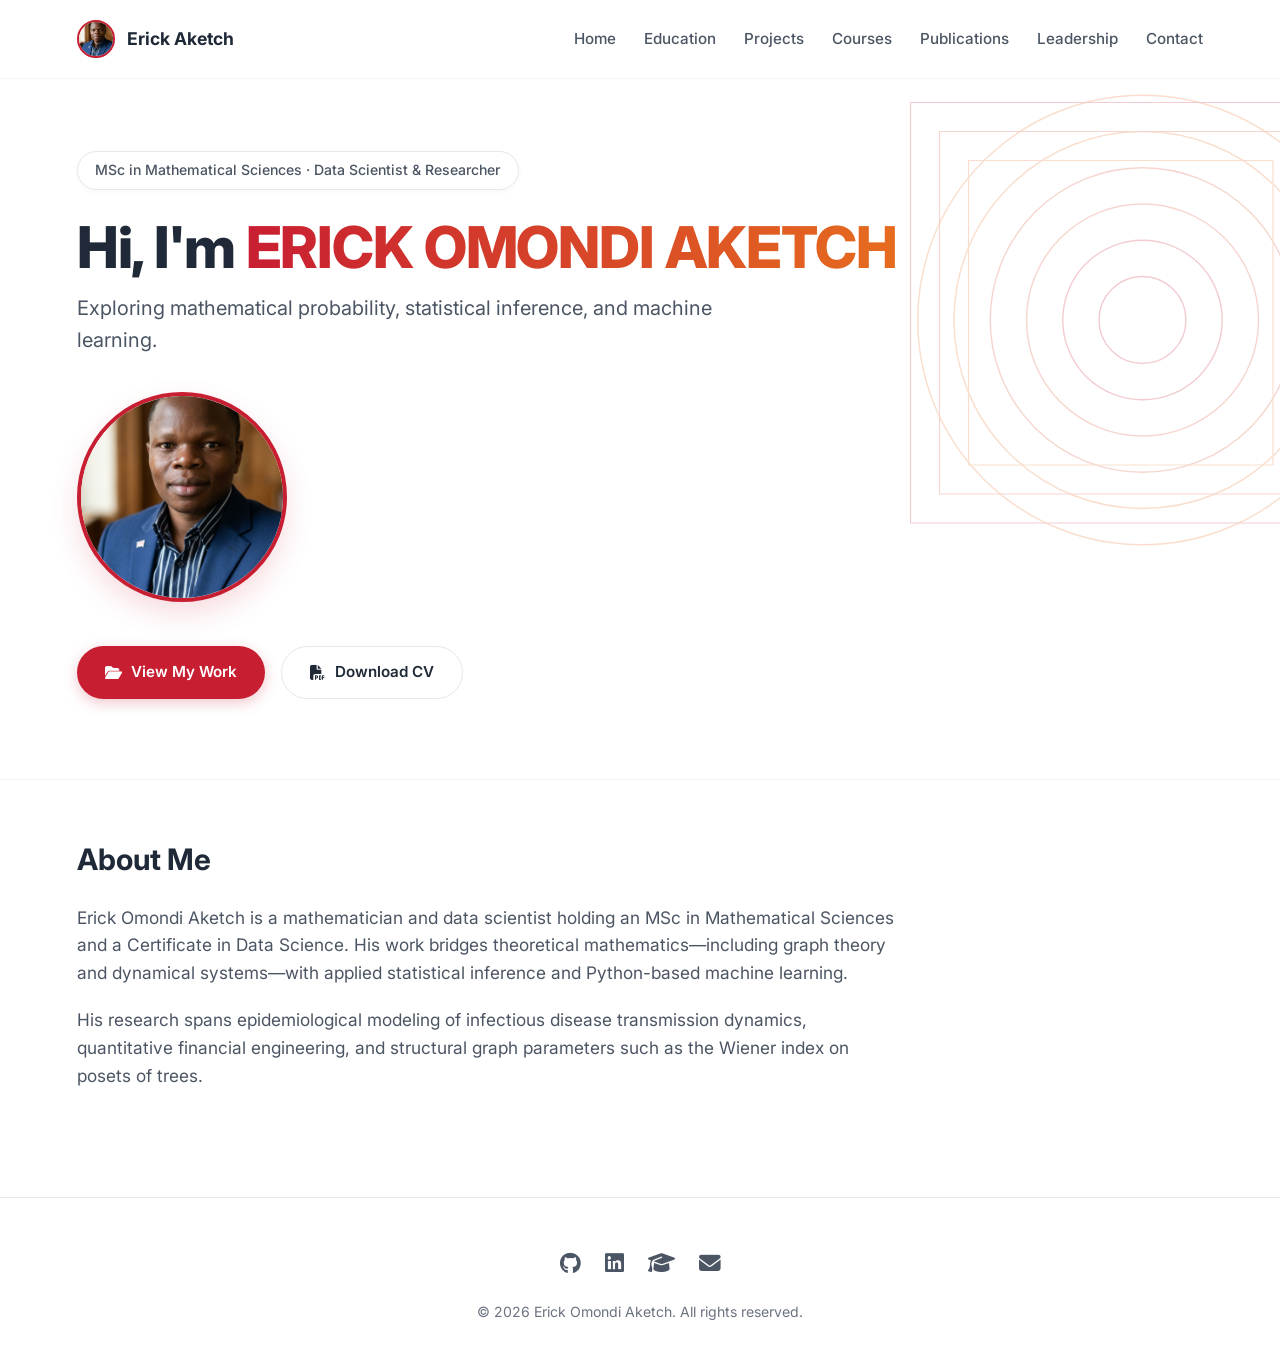
==== index.html @ ade0b873 "Update navigation links in index.html" ====
<!DOCTYPE html>
<html lang="en">
<head>
  <meta charset="UTF-8" />
  <meta name="viewport" content="width=device-width, initial-scale=1.0" />
  <title>Erick Omondi Aketch | Mathematical Sciences & Data Science</title>
  <link rel="preconnect" href="https://fonts.googleapis.com">
  <link href="https://fonts.googleapis.com/css2?family=Inter:wght@400;500;600;700;800&display=swap" rel="stylesheet">
  <link rel="stylesheet" href="https://cdnjs.cloudflare.com/ajax/libs/font-awesome/6.5.0/css/all.min.css">
  <style>
    :root {
      --primary: #c81e32;
      --accent: #e66c1f;
      --text-dark: #1f2937;
      --text-muted: #4b5563;
      --bg-light: #ffffff;
      --border-light: #e5e7eb;
    }

    * {
      box-sizing: border-box;
      margin: 0;
      padding: 0;
    }

    body {
      font-family: 'Inter', sans-serif;
      color: var(--text-dark);
      background-color: var(--bg-light);
      line-height: 1.6;
      overflow-x: hidden;
    }

    /* Header & Navigation */
    header {
      display: flex;
      justify-content: space-between;
      align-items: center;
      padding: 1.25rem 6%;
      position: sticky;
      top: 0;
      background: rgba(255, 255, 255, 0.95);
      backdrop-filter: blur(8px);
      z-index: 100;
      border-bottom: 1px solid #f3f4f6;
    }

    .brand {
      display: flex;
      align-items: center;
      gap: 0.75rem;
      text-decoration: none;
      color: var(--text-dark);
      font-weight: 700;
      font-size: 1.1rem;
    }

    .brand img {
      width: 38px;
      height: 38px;
      border-radius: 50%;
      object-fit: cover;
      border: 2px solid var(--primary);
    }

    nav ul {
      display: flex;
      list-style: none;
      gap: 1.75rem;
    }

    nav a {
      text-decoration: none;
      color: var(--text-muted);
      font-weight: 500;
      font-size: 0.95rem;
      transition: color 0.2s;
    }

    nav a:hover {
      color: var(--primary);
    }

    /* Hero Section */
    .hero {
      position: relative;
      padding: 4.5rem 6% 5rem;
      max-width: 1280px;
      margin: 0 auto;
    }

    /* Concentric Geometric SVG Accent */
    .geo-bg {
      position: absolute;
      top: -20px;
      right: -80px;
      width: 580px;
      height: 580px;
      opacity: 0.22;
      pointer-events: none;
      z-index: -1;
    }

    .badge {
      display: inline-block;
      padding: 0.45rem 1.1rem;
      border: 1px solid var(--border-light);
      border-radius: 999px;
      font-size: 0.88rem;
      font-weight: 500;
      color: var(--text-muted);
      background: #fff;
      margin-bottom: 1.5rem;
      box-shadow: 0 2px 6px rgba(0,0,0,0.03);
    }

    .hero h1 {
      font-size: clamp(2.2rem, 4.5vw, 3.6rem);
      font-weight: 800;
      letter-spacing: -0.02em;
      line-height: 1.15;
      margin-bottom: 0.75rem;
    }

    .gradient-name {
      background: linear-gradient(90deg, var(--primary), var(--accent));
      -webkit-background-clip: text;
      -webkit-text-fill-color: transparent;
    }

    .tagline {
      font-size: 1.25rem;
      color: var(--text-muted);
      margin-bottom: 2.25rem;
      max-width: 650px;
    }

    .profile-wrapper {
      margin-bottom: 2.25rem;
    }

    .profile-pic {
      width: 210px;
      height: 210px;
      border-radius: 50%;
      object-fit: cover;
      border: 4px solid var(--primary);
      box-shadow: 0 12px 28px rgba(200, 30, 50, 0.15);
    }

    .cta-group {
      display: flex;
      flex-wrap: wrap;
      gap: 1rem;
    }

    .btn {
      display: inline-flex;
      align-items: center;
      gap: 0.6rem;
      padding: 0.85rem 1.75rem;
      border-radius: 999px;
      font-weight: 600;
      font-size: 0.95rem;
      text-decoration: none;
      transition: all 0.2s ease;
    }

    .btn-primary {
      background-color: var(--primary);
      color: #fff;
      box-shadow: 0 4px 14px rgba(200, 30, 50, 0.25);
    }

    .btn-primary:hover {
      background-color: #a81829;
      transform: translateY(-2px);
    }

    .btn-outline {
      background-color: #fff;
      color: var(--text-dark);
      border: 1.5px solid var(--border-light);
    }

    .btn-outline:hover {
      border-color: var(--primary);
      color: var(--primary);
      transform: translateY(-2px);
    }

    /* Content Sections */
    section.content-block {
      padding: 3.5rem 6%;
      max-width: 1280px;
      margin: 0 auto;
      border-top: 1px solid #f3f4f6;
    }

    section h2 {
      font-size: 1.85rem;
      font-weight: 700;
      margin-bottom: 1.25rem;
      color: var(--text-dark);
    }

    .about-text {
      font-size: 1.08rem;
      color: var(--text-muted);
      max-width: 820px;
      margin-bottom: 1.25rem;
    }

    .about-text a {
      color: var(--primary);
      text-decoration: none;
      font-weight: 500;
    }

    .about-text a:hover {
      text-decoration: underline;
    }

    /* Footer */
    footer {
      padding: 3rem 6%;
      text-align: center;
      border-top: 1px solid var(--border-light);
      margin-top: 2rem;
    }

    .social-links {
      display: flex;
      justify-content: center;
      gap: 1.5rem;
      margin-bottom: 1.25rem;
    }

    .social-links a {
      color: var(--text-muted);
      font-size: 1.35rem;
      transition: color 0.2s;
    }

    .social-links a:hover {
      color: var(--primary);
    }

    .copyright {
      font-size: 0.88rem;
      color: #6b7280;
    }

    @media (max-width: 768px) {
      nav ul { display: none; }
      .geo-bg { width: 340px; height: 340px; right: -100px; }
    }
  </style>
</head>
<body>

  <header>
    <a href="#" class="brand">
      <img src="profile.jpg" alt="Erick Omondi Aketch">
      <span>Erick Aketch</span>
    </a>
    <nav>
      <ul>
        <li><a href="index.html">Home</a></li>
        <li><a href="education.html">Education</a></li>
        <li><a href="projects.html">Projects</a></li>
        <li><a href="courses.html">Courses</a></li>
        <li><a href="publications.html">Publications</a></li>
        <li><a href="leadership.html">Leadership</a></li>
        <li><a href="contact.html">Contact</a></li>
      </ul>
    </nav>
  </header>

  <main id="home" class="hero">
    <!-- Decorative Concentric Lines -->
    <svg class="geo-bg" viewBox="0 0 400 400" fill="none" xmlns="http://www.w3.org/2000/svg">
      <circle cx="250" cy="180" r="30" stroke="#c81e32" stroke-width="1"/>
      <circle cx="250" cy="180" r="55" stroke="#c81e32" stroke-width="1"/>
      <circle cx="250" cy="180" r="80" stroke="#d94628" stroke-width="1"/>
      <circle cx="250" cy="180" r="105" stroke="#d94628" stroke-width="1"/>
      <circle cx="250" cy="180" r="130" stroke="#e66c1f" stroke-width="1"/>
      <circle cx="250" cy="180" r="155" stroke="#e66c1f" stroke-width="1"/>
      <polygon points="90,30 380,30 380,320 90,320" stroke="#c81e32" stroke-width="0.8" fill="none"/>
      <polygon points="110,50 360,50 360,300 110,300" stroke="#d94628" stroke-width="0.8" fill="none"/>
      <polygon points="130,70 340,70 340,280 130,280" stroke="#e66c1f" stroke-width="0.8" fill="none"/>
    </svg>

    <div class="badge">MSc in Mathematical Sciences · Data Scientist & Researcher</div>

    <h1>Hi, I'm <span class="gradient-name">ERICK OMONDI AKETCH</span></h1>
    <p class="tagline">Exploring mathematical probability, statistical inference, and machine learning.</p>

    <div class="profile-wrapper">
      <img src="profile.jpg" alt="Erick Omondi Aketch" class="profile-pic">
    </div>

    <div class="cta-group">
      <a href="projects.html" class="btn btn-primary">
        <i class="fa-solid fa-folder-open"></i> View My Work
      </a>
      <a href="Erick_Aketch_Resume.pdf" class="btn btn-outline" download>
        <i class="fa-solid fa-file-pdf"></i> Download CV
      </a>
    </div>
  </main>

  <section id="about" class="content-block">
    <h2>About Me</h2>
    <p class="about-text">
      Erick Omondi Aketch is a mathematician and data scientist holding an MSc in Mathematical Sciences and a Certificate in Data Science. His work bridges theoretical mathematics—including graph theory and dynamical systems—with applied statistical inference and Python-based machine learning.
    </p>
    <p class="about-text">
      His research spans epidemiological modeling of infectious disease transmission dynamics, quantitative financial engineering, and structural graph parameters such as the Wiener index on posets of trees.
    </p>
  </section>

  <footer>
    <div class="social-links">
      <a href="https://github.com/ErickAketch" target="_blank" aria-label="GitHub"><i class="fa-brands fa-github"></i></a>
      <a href="https://linkedin.com" target="_blank" aria-label="LinkedIn"><i class="fa-brands fa-linkedin"></i></a>
      <a href="https://scholar.google.com" target="_blank" aria-label="Google Scholar"><i class="fa-solid fa-graduation-cap"></i></a>
      <a href="mailto:your.email@example.com" aria-label="Email"><i class="fa-solid fa-envelope"></i></a>
    </div>
    <p class="copyright">© 2026 Erick Omondi Aketch. All rights reserved.</p>
  </footer>

</body>
</html>
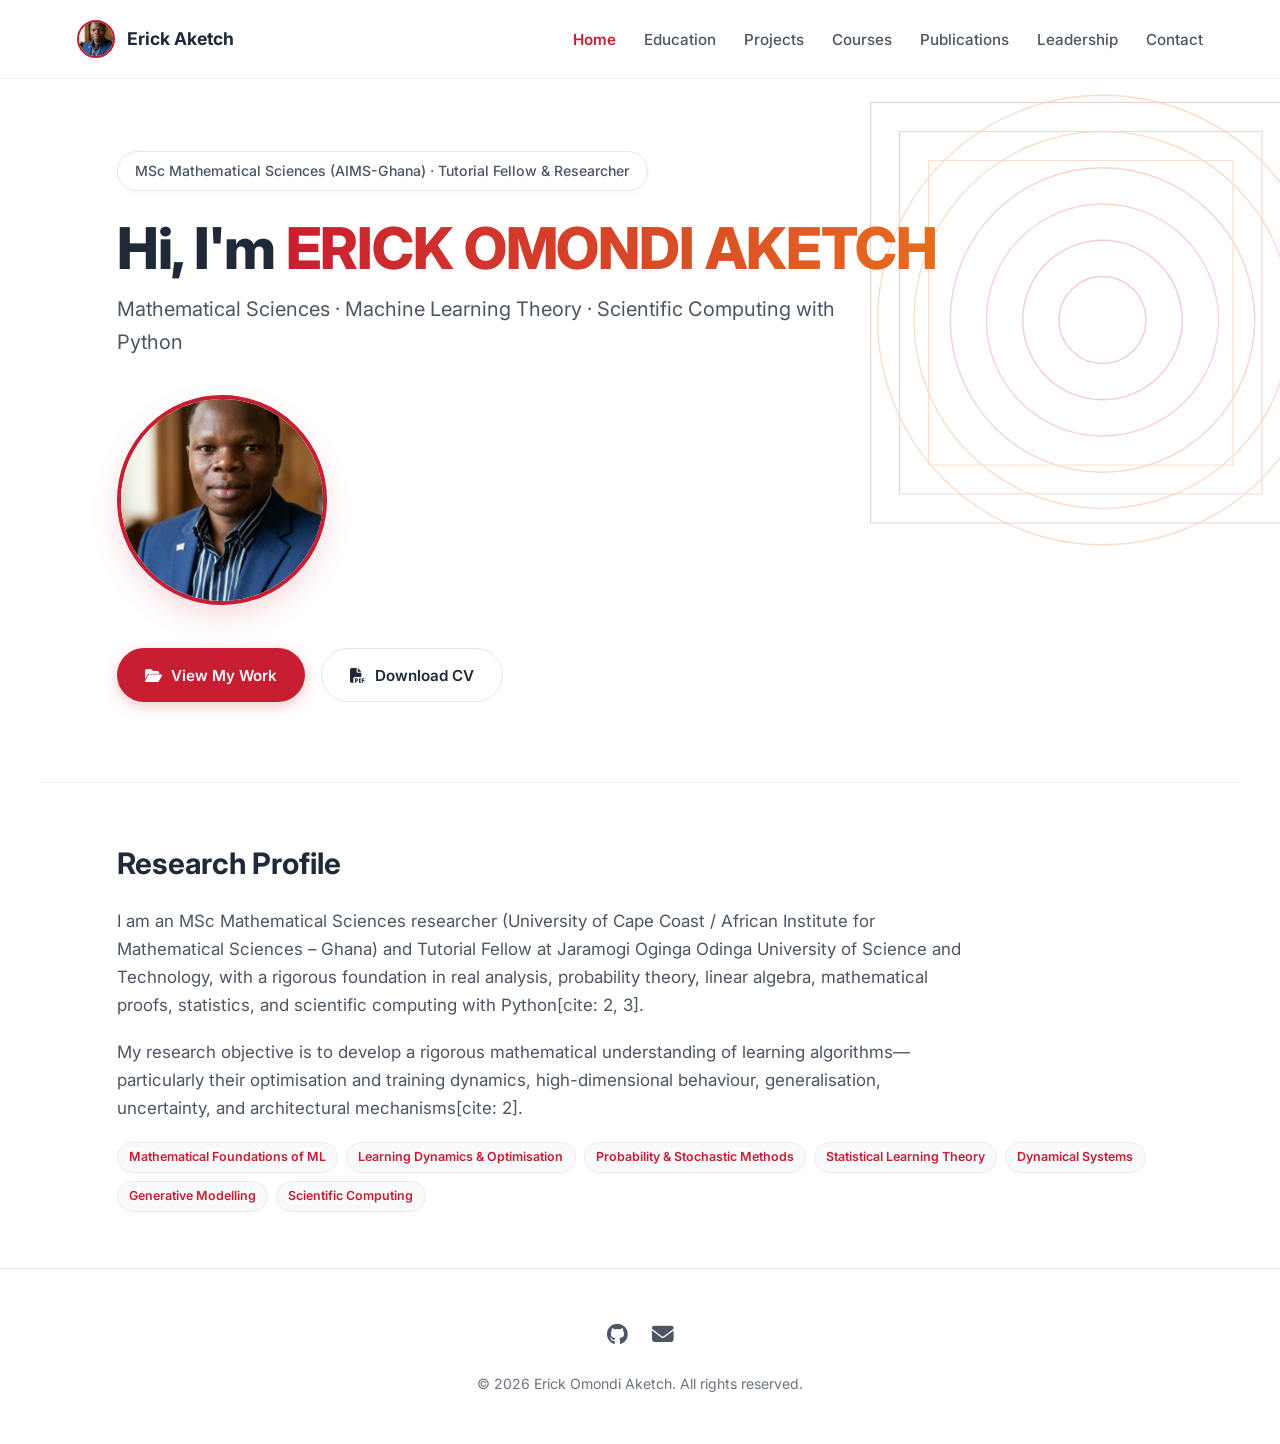
==== commit 7e9d960a: "Update index.html" ====
--- a/index.html
+++ b/index.html
@@ -3,93 +3,18 @@
 <head>
   <meta charset="UTF-8" />
   <meta name="viewport" content="width=device-width, initial-scale=1.0" />
-  <title>Erick Omondi Aketch | Mathematical Sciences & Data Science</title>
+  <title>Erick Omondi Aketch | Mathematical Sciences & Machine Learning Theory</title>
   <link rel="preconnect" href="https://fonts.googleapis.com">
   <link href="https://fonts.googleapis.com/css2?family=Inter:wght@400;500;600;700;800&display=swap" rel="stylesheet">
   <link rel="stylesheet" href="https://cdnjs.cloudflare.com/ajax/libs/font-awesome/6.5.0/css/all.min.css">
+  <link rel="stylesheet" href="style.css">
   <style>
-    :root {
-      --primary: #c81e32;
-      --accent: #e66c1f;
-      --text-dark: #1f2937;
-      --text-muted: #4b5563;
-      --bg-light: #ffffff;
-      --border-light: #e5e7eb;
-    }
-
-    * {
-      box-sizing: border-box;
-      margin: 0;
-      padding: 0;
-    }
-
-    body {
-      font-family: 'Inter', sans-serif;
-      color: var(--text-dark);
-      background-color: var(--bg-light);
-      line-height: 1.6;
-      overflow-x: hidden;
-    }
-
-    /* Header & Navigation */
-    header {
-      display: flex;
-      justify-content: space-between;
-      align-items: center;
-      padding: 1.25rem 6%;
-      position: sticky;
-      top: 0;
-      background: rgba(255, 255, 255, 0.95);
-      backdrop-filter: blur(8px);
-      z-index: 100;
-      border-bottom: 1px solid #f3f4f6;
-    }
-
-    .brand {
-      display: flex;
-      align-items: center;
-      gap: 0.75rem;
-      text-decoration: none;
-      color: var(--text-dark);
-      font-weight: 700;
-      font-size: 1.1rem;
-    }
-
-    .brand img {
-      width: 38px;
-      height: 38px;
-      border-radius: 50%;
-      object-fit: cover;
-      border: 2px solid var(--primary);
-    }
-
-    nav ul {
-      display: flex;
-      list-style: none;
-      gap: 1.75rem;
-    }
-
-    nav a {
-      text-decoration: none;
-      color: var(--text-muted);
-      font-weight: 500;
-      font-size: 0.95rem;
-      transition: color 0.2s;
-    }
-
-    nav a:hover {
-      color: var(--primary);
-    }
-
-    /* Hero Section */
     .hero {
       position: relative;
       padding: 4.5rem 6% 5rem;
-      max-width: 1280px;
+      max-width: 1200px;
       margin: 0 auto;
     }
-
-    /* Concentric Geometric SVG Accent */
     .geo-bg {
       position: absolute;
       top: -20px;
@@ -100,7 +25,6 @@
       pointer-events: none;
       z-index: -1;
     }
-
     .badge {
       display: inline-block;
       padding: 0.45rem 1.1rem;
@@ -113,7 +37,6 @@
       margin-bottom: 1.5rem;
       box-shadow: 0 2px 6px rgba(0,0,0,0.03);
     }
-
     .hero h1 {
       font-size: clamp(2.2rem, 4.5vw, 3.6rem);
       font-weight: 800;
@@ -121,24 +44,18 @@
       line-height: 1.15;
       margin-bottom: 0.75rem;
     }
-
     .gradient-name {
       background: linear-gradient(90deg, var(--primary), var(--accent));
       -webkit-background-clip: text;
       -webkit-text-fill-color: transparent;
     }
-
     .tagline {
       font-size: 1.25rem;
       color: var(--text-muted);
       margin-bottom: 2.25rem;
-      max-width: 650px;
+      max-width: 720px;
     }
-
-    .profile-wrapper {
-      margin-bottom: 2.25rem;
-    }
-
+    .profile-wrapper { margin-bottom: 2.25rem; }
     .profile-pic {
       width: 210px;
       height: 210px;
@@ -147,13 +64,7 @@
       border: 4px solid var(--primary);
       box-shadow: 0 12px 28px rgba(200, 30, 50, 0.15);
     }
-
-    .cta-group {
-      display: flex;
-      flex-wrap: wrap;
-      gap: 1rem;
-    }
-
+    .cta-group { display: flex; flex-wrap: wrap; gap: 1rem; }
     .btn {
       display: inline-flex;
       align-items: center;
@@ -165,108 +76,43 @@
       text-decoration: none;
       transition: all 0.2s ease;
     }
-
     .btn-primary {
       background-color: var(--primary);
       color: #fff;
       box-shadow: 0 4px 14px rgba(200, 30, 50, 0.25);
     }
-
-    .btn-primary:hover {
-      background-color: #a81829;
-      transform: translateY(-2px);
-    }
-
+    .btn-primary:hover { background-color: #a81829; transform: translateY(-2px); }
     .btn-outline {
       background-color: #fff;
       color: var(--text-dark);
       border: 1.5px solid var(--border-light);
     }
-
-    .btn-outline:hover {
-      border-color: var(--primary);
-      color: var(--primary);
-      transform: translateY(-2px);
-    }
-
-    /* Content Sections */
+    .btn-outline:hover { border-color: var(--primary); color: var(--primary); transform: translateY(-2px); }
     section.content-block {
       padding: 3.5rem 6%;
-      max-width: 1280px;
+      max-width: 1200px;
       margin: 0 auto;
       border-top: 1px solid #f3f4f6;
     }
-
-    section h2 {
-      font-size: 1.85rem;
-      font-weight: 700;
-      margin-bottom: 1.25rem;
-      color: var(--text-dark);
-    }
-
+    section h2 { font-size: 1.85rem; font-weight: 700; margin-bottom: 1.25rem; }
     .about-text {
-      font-size: 1.08rem;
+      font-size: 1.06rem;
       color: var(--text-muted);
-      max-width: 820px;
-      margin-bottom: 1.25rem;
-    }
-
-    .about-text a {
-      color: var(--primary);
-      text-decoration: none;
-      font-weight: 500;
-    }
-
-    .about-text a:hover {
-      text-decoration: underline;
-    }
-
-    /* Footer */
-    footer {
-      padding: 3rem 6%;
-      text-align: center;
-      border-top: 1px solid var(--border-light);
-      margin-top: 2rem;
-    }
-
-    .social-links {
-      display: flex;
-      justify-content: center;
-      gap: 1.5rem;
-      margin-bottom: 1.25rem;
-    }
-
-    .social-links a {
-      color: var(--text-muted);
-      font-size: 1.35rem;
-      transition: color 0.2s;
-    }
-
-    .social-links a:hover {
-      color: var(--primary);
-    }
-
-    .copyright {
-      font-size: 0.88rem;
-      color: #6b7280;
-    }
-
-    @media (max-width: 768px) {
-      nav ul { display: none; }
-      .geo-bg { width: 340px; height: 340px; right: -100px; }
+      max-width: 860px;
+      margin-bottom: 1.15rem;
     }
   </style>
 </head>
 <body>
 
   <header>
-    <a href="#" class="brand">
+    <a href="index.html" class="brand">
       <img src="profile.jpg" alt="Erick Omondi Aketch">
       <span>Erick Aketch</span>
     </a>
     <nav>
       <ul>
-        <li><a href="index.html">Home</a></li>
+        <li><a href="index.html" class="active">Home</a></li>
         <li><a href="education.html">Education</a></li>
         <li><a href="projects.html">Projects</a></li>
         <li><a href="courses.html">Courses</a></li>
@@ -278,7 +124,6 @@
   </header>
 
   <main id="home" class="hero">
-    <!-- Decorative Concentric Lines -->
     <svg class="geo-bg" viewBox="0 0 400 400" fill="none" xmlns="http://www.w3.org/2000/svg">
       <circle cx="250" cy="180" r="30" stroke="#c81e32" stroke-width="1"/>
       <circle cx="250" cy="180" r="55" stroke="#c81e32" stroke-width="1"/>
@@ -291,10 +136,10 @@
       <polygon points="130,70 340,70 340,280 130,280" stroke="#e66c1f" stroke-width="0.8" fill="none"/>
     </svg>
 
-    <div class="badge">MSc in Mathematical Sciences · Data Scientist & Researcher</div>
+    <div class="badge">MSc Mathematical Sciences (AIMS-Ghana) · Tutorial Fellow &amp; Researcher</div>
 
     <h1>Hi, I'm <span class="gradient-name">ERICK OMONDI AKETCH</span></h1>
-    <p class="tagline">Exploring mathematical probability, statistical inference, and machine learning.</p>
+    <p class="tagline">Mathematical Sciences · Machine Learning Theory · Scientific Computing with Python</p>
 
     <div class="profile-wrapper">
       <img src="profile.jpg" alt="Erick Omondi Aketch" class="profile-pic">
@@ -304,28 +149,35 @@
       <a href="projects.html" class="btn btn-primary">
         <i class="fa-solid fa-folder-open"></i> View My Work
       </a>
-      <a href="Erick_Aketch_Resume.pdf" class="btn btn-outline" download>
+      <a href="Erick_Aketch_Resume (1).pdf" class="btn btn-outline" download>
         <i class="fa-solid fa-file-pdf"></i> Download CV
       </a>
     </div>
   </main>
 
   <section id="about" class="content-block">
-    <h2>About Me</h2>
+    <h2>Research Profile</h2>
     <p class="about-text">
-      Erick Omondi Aketch is a mathematician and data scientist holding an MSc in Mathematical Sciences and a Certificate in Data Science. His work bridges theoretical mathematics—including graph theory and dynamical systems—with applied statistical inference and Python-based machine learning.
+      I am an MSc Mathematical Sciences researcher (University of Cape Coast / African Institute for Mathematical Sciences – Ghana) and Tutorial Fellow at Jaramogi Oginga Odinga University of Science and Technology, with a rigorous foundation in real analysis, probability theory, linear algebra, mathematical proofs, statistics, and scientific computing with Python[cite: 2, 3].
     </p>
     <p class="about-text">
-      His research spans epidemiological modeling of infectious disease transmission dynamics, quantitative financial engineering, and structural graph parameters such as the Wiener index on posets of trees.
+      My research objective is to develop a rigorous mathematical understanding of learning algorithms—particularly their optimisation and training dynamics, high-dimensional behaviour, generalisation, uncertainty, and architectural mechanisms[cite: 2].
     </p>
+    <div class="tag-list" style="margin-top: 1.25rem;">
+      <span class="tag">Mathematical Foundations of ML</span>
+      <span class="tag">Learning Dynamics &amp; Optimisation</span>
+      <span class="tag">Probability &amp; Stochastic Methods</span>
+      <span class="tag">Statistical Learning Theory</span>
+      <span class="tag">Dynamical Systems</span>
+      <span class="tag">Generative Modelling</span>
+      <span class="tag">Scientific Computing</span>
+    </div>
   </section>
 
   <footer>
     <div class="social-links">
       <a href="https://github.com/ErickAketch" target="_blank" aria-label="GitHub"><i class="fa-brands fa-github"></i></a>
-      <a href="https://linkedin.com" target="_blank" aria-label="LinkedIn"><i class="fa-brands fa-linkedin"></i></a>
-      <a href="https://scholar.google.com" target="_blank" aria-label="Google Scholar"><i class="fa-solid fa-graduation-cap"></i></a>
-      <a href="mailto:your.email@example.com" aria-label="Email"><i class="fa-solid fa-envelope"></i></a>
+      <a href="mailto:aketcherick85@gmail.com" aria-label="Email"><i class="fa-solid fa-envelope"></i></a>
     </div>
     <p class="copyright">© 2026 Erick Omondi Aketch. All rights reserved.</p>
   </footer>
--- a/style.css
+++ b/style.css
@@ -0,0 +1,331 @@
+:root {
+  --primary: #c81e32;
+  --accent: #e66c1f;
+  --text-dark: #1f2937;
+  --text-muted: #4b5563;
+  --bg-light: #ffffff;
+  --bg-subtle: #f9fafb;
+  --border-light: #e5e7eb;
+}
+
+* {
+  box-sizing: border-box;
+  margin: 0;
+  padding: 0;
+}
+
+body {
+  font-family: 'Inter', sans-serif;
+  color: var(--text-dark);
+  background-color: var(--bg-light);
+  line-height: 1.65;
+  overflow-x: hidden;
+}
+
+/* Header & Navigation */
+header {
+  display: flex;
+  justify-content: space-between;
+  align-items: center;
+  padding: 1.25rem 6%;
+  position: sticky;
+  top: 0;
+  background: rgba(255, 255, 255, 0.95);
+  backdrop-filter: blur(8px);
+  z-index: 100;
+  border-bottom: 1px solid #f3f4f6;
+}
+
+.brand {
+  display: flex;
+  align-items: center;
+  gap: 0.75rem;
+  text-decoration: none;
+  color: var(--text-dark);
+  font-weight: 700;
+  font-size: 1.1rem;
+}
+
+.brand img {
+  width: 38px;
+  height: 38px;
+  border-radius: 50%;
+  object-fit: cover;
+  border: 2px solid var(--primary);
+}
+
+nav ul {
+  display: flex;
+  list-style: none;
+  gap: 1.75rem;
+}
+
+nav a {
+  text-decoration: none;
+  color: var(--text-muted);
+  font-weight: 500;
+  font-size: 0.95rem;
+  transition: color 0.2s;
+}
+
+nav a:hover, nav a.active {
+  color: var(--primary);
+  font-weight: 600;
+}
+
+/* Page Container */
+.page-container {
+  max-width: 1100px;
+  margin: 0 auto;
+  padding: 3.5rem 6% 5rem;
+}
+
+.page-header {
+  margin-bottom: 2.5rem;
+  border-bottom: 1px solid var(--border-light);
+  padding-bottom: 1.5rem;
+}
+
+.page-header h1 {
+  font-size: 2.35rem;
+  font-weight: 800;
+  letter-spacing: -0.02em;
+  margin-bottom: 0.5rem;
+}
+
+.page-header p {
+  color: var(--text-muted);
+  font-size: 1.1rem;
+}
+
+/* Cards & Timeline Items */
+.card-grid {
+  display: grid;
+  grid-template-columns: repeat(auto-fit, minmax(310px, 1fr));
+  gap: 1.5rem;
+}
+
+.card {
+  background: #fff;
+  border: 1px solid var(--border-light);
+  border-radius: 14px;
+  padding: 1.75rem;
+  transition: transform 0.2s, box-shadow 0.2s;
+}
+
+.card:hover {
+  transform: translateY(-3px);
+  box-shadow: 0 10px 24px rgba(0, 0, 0, 0.05);
+  border-color: #d1d5db;
+}
+
+.tag-list {
+  display: flex;
+  flex-wrap: wrap;
+  gap: 0.5rem;
+  margin-top: 1rem;
+}
+
+.tag {
+  font-size: 0.78rem;
+  font-weight: 600;
+  padding: 0.25rem 0.7rem;
+  border-radius: 999px;
+  background: var(--bg-subtle);
+  color: var(--primary);
+  border: 1px solid #fee2e2;
+}
+
+.timeline-item {
+  border-left: 3px solid var(--primary);
+  padding-left: 1.5rem;
+  margin-bottom: 2.25rem;
+  position: relative;
+}
+
+.timeline-item::before {
+  content: "";
+  position: absolute;
+  left: -8px;
+  top: 4px;
+  width: 13px;
+  height: 13px;
+  border-radius: 50%;
+  background: var(--primary);
+}
+
+.timeline-date {
+  font-size: 0.88rem;
+  font-weight: 600;
+  color: var(--accent);
+  text-transform: uppercase;
+  letter-spacing: 0.04em;
+}
+
+.timeline-item h3 {
+  font-size: 1.25rem;
+  margin: 0.25rem 0;
+}
+
+.timeline-item p {
+  color: var(--text-muted);
+}
+
+/* Links & Buttons */
+.text-link {
+  display: inline-flex;
+  align-items: center;
+  gap: 0.4rem;
+  margin-top: 1rem;
+  color: var(--primary);
+  font-weight: 600;
+  font-size: 0.92rem;
+  text-decoration: none;
+}
+
+.text-link:hover {
+  text-decoration: underline;
+}
+
+/* Footer */
+footer {
+  padding: 3rem 6%;
+  text-align: center;
+  border-top: 1px solid var(--border-light);
+}
+
+.social-links {
+  display: flex;
+  justify-content: center;
+  gap: 1.5rem;
+  margin-bottom: 1.25rem;
+}
+
+.social-links a {
+  color: var(--text-muted);
+  font-size: 1.35rem;
+  transition: color 0.2s;
+}
+
+.social-links a:hover {
+  color: var(--primary);
+}
+
+.copyright {
+  font-size: 0.88rem;
+  color: #6b7280;
+}
+
+@media (max-width: 768px) {
+  nav ul { gap: 1rem; font-size: 0.85rem; }
+}
+
+/* Two-Column Academic CV Layout (Matches Education & Experience Reference) */
+.cv-hero {
+  position: relative;
+  text-align: center;
+  padding: 4.5rem 6% 3.5rem;
+  overflow: hidden;
+}
+
+.cv-hero h1 {
+  font-size: clamp(2.1rem, 4vw, 3rem);
+  font-weight: 800;
+  letter-spacing: -0.02em;
+  color: var(--text-dark);
+}
+
+.cv-hero .gradient-accent {
+  background: linear-gradient(90deg, var(--primary), var(--accent));
+  -webkit-background-clip: text;
+  -webkit-text-fill-color: transparent;
+}
+
+.cv-geo-bg {
+  position: absolute;
+  top: -40px;
+  right: -60px;
+  width: 520px;
+  height: 520px;
+  opacity: 0.2;
+  pointer-events: none;
+  z-index: -1;
+}
+
+.cv-section {
+  max-width: 1050px;
+  margin: 0 auto 3.5rem;
+  padding: 0 6%;
+}
+
+.cv-section-title {
+  font-size: 1.55rem;
+  font-weight: 700;
+  color: var(--text-dark);
+  padding-bottom: 0.65rem;
+  border-bottom: 2px solid var(--text-dark);
+  margin-bottom: 1.75rem;
+}
+
+.cv-entry {
+  display: grid;
+  grid-template-columns: 220px 1fr;
+  gap: 2rem;
+  padding-bottom: 1.75rem;
+  margin-bottom: 1.75rem;
+  border-bottom: 1px solid #f3f4f6;
+}
+
+.cv-entry:last-child {
+  border-bottom: none;
+  margin-bottom: 0;
+  padding-bottom: 0;
+}
+
+.cv-meta-date {
+  font-weight: 600;
+  font-size: 0.92rem;
+  color: var(--text-dark);
+}
+
+.cv-meta-loc {
+  font-size: 0.88rem;
+  color: var(--text-muted);
+  margin-top: 0.15rem;
+}
+
+.cv-details h3 {
+  font-size: 1.15rem;
+  font-weight: 700;
+  color: var(--text-dark);
+  margin-bottom: 0.2rem;
+}
+
+.cv-role {
+  font-size: 0.96rem;
+  font-weight: 500;
+  color: var(--primary);
+  margin-bottom: 0.65rem;
+}
+
+.cv-details p, .cv-details li {
+  font-size: 0.96rem;
+  color: var(--text-muted);
+  line-height: 1.65;
+}
+
+.cv-details ul {
+  margin-top: 0.4rem;
+  padding-left: 1.2rem;
+}
+
+.cv-details li {
+  margin-bottom: 0.35rem;
+}
+
+@media (max-width: 768px) {
+  .cv-entry {
+    grid-template-columns: 1fr;
+    gap: 0.4rem;
+  }
+}
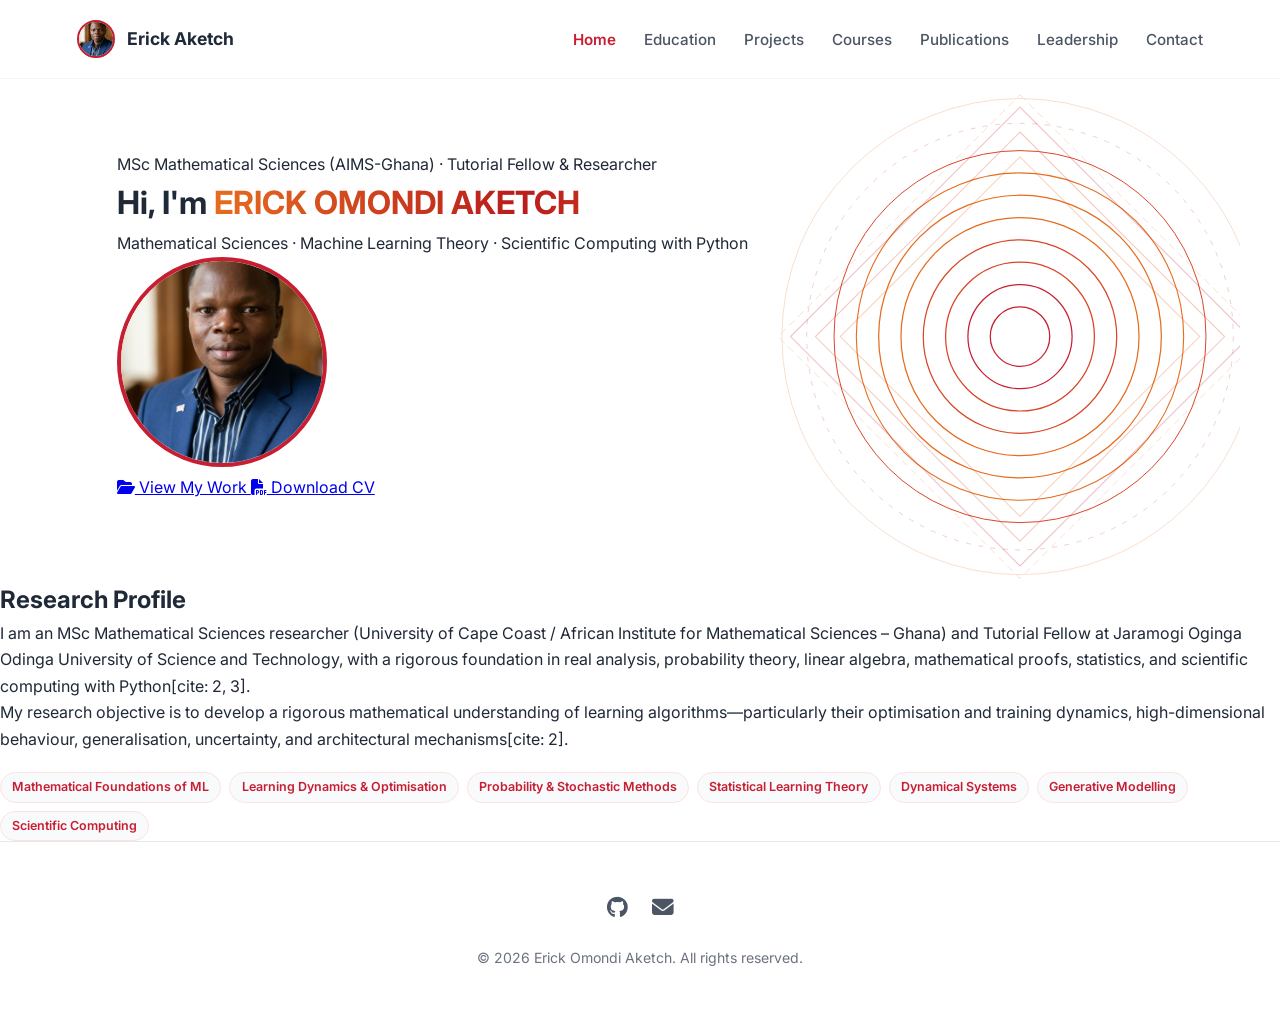
==== commit fea3cae6: "Update index.html" ====
--- a/index.html
+++ b/index.html
@@ -9,99 +9,105 @@
   <link rel="stylesheet" href="https://cdnjs.cloudflare.com/ajax/libs/font-awesome/6.5.0/css/all.min.css">
   <link rel="stylesheet" href="style.css">
   <style>
-    .hero {
-      position: relative;
-      padding: 4.5rem 6% 5rem;
-      max-width: 1200px;
-      margin: 0 auto;
-    }
-    .geo-bg {
-      position: absolute;
-      top: -20px;
-      right: -80px;
-      width: 580px;
-      height: 580px;
-      opacity: 0.22;
-      pointer-events: none;
-      z-index: -1;
-    }
-    .badge {
-      display: inline-block;
-      padding: 0.45rem 1.1rem;
-      border: 1px solid var(--border-light);
-      border-radius: 999px;
-      font-size: 0.88rem;
-      font-weight: 500;
-      color: var(--text-muted);
-      background: #fff;
-      margin-bottom: 1.5rem;
-      box-shadow: 0 2px 6px rgba(0,0,0,0.03);
-    }
-    .hero h1 {
-      font-size: clamp(2.2rem, 4.5vw, 3.6rem);
-      font-weight: 800;
-      letter-spacing: -0.02em;
-      line-height: 1.15;
-      margin-bottom: 0.75rem;
-    }
-    .gradient-name {
-      background: linear-gradient(90deg, var(--primary), var(--accent));
-      -webkit-background-clip: text;
-      -webkit-text-fill-color: transparent;
-    }
-    .tagline {
-      font-size: 1.25rem;
-      color: var(--text-muted);
-      margin-bottom: 2.25rem;
-      max-width: 720px;
-    }
-    .profile-wrapper { margin-bottom: 2.25rem; }
-    .profile-pic {
-      width: 210px;
-      height: 210px;
-      border-radius: 50%;
-      object-fit: cover;
-      border: 4px solid var(--primary);
-      box-shadow: 0 12px 28px rgba(200, 30, 50, 0.15);
-    }
-    .cta-group { display: flex; flex-wrap: wrap; gap: 1rem; }
-    .btn {
-      display: inline-flex;
-      align-items: center;
-      gap: 0.6rem;
-      padding: 0.85rem 1.75rem;
-      border-radius: 999px;
-      font-weight: 600;
-      font-size: 0.95rem;
-      text-decoration: none;
-      transition: all 0.2s ease;
-    }
-    .btn-primary {
-      background-color: var(--primary);
-      color: #fff;
-      box-shadow: 0 4px 14px rgba(200, 30, 50, 0.25);
-    }
-    .btn-primary:hover { background-color: #a81829; transform: translateY(-2px); }
-    .btn-outline {
-      background-color: #fff;
-      color: var(--text-dark);
-      border: 1.5px solid var(--border-light);
-    }
-    .btn-outline:hover { border-color: var(--primary); color: var(--primary); transform: translateY(-2px); }
-    section.content-block {
-      padding: 3.5rem 6%;
-      max-width: 1200px;
-      margin: 0 auto;
-      border-top: 1px solid #f3f4f6;
-    }
-    section h2 { font-size: 1.85rem; font-weight: 700; margin-bottom: 1.25rem; }
-    .about-text {
-      font-size: 1.06rem;
-      color: var(--text-muted);
-      max-width: 860px;
-      margin-bottom: 1.15rem;
-    }
-  </style>
+  /* --- Keyframe Animations --- */
+  @keyframes spinSlow {
+    0% { transform: rotate(0deg); }
+    100% { transform: rotate(360deg); }
+  }
+
+  @keyframes spinReverse {
+    0% { transform: rotate(360deg); }
+    100% { transform: rotate(0deg); }
+  }
+
+  @keyframes pulseRing {
+    0%, 100% { transform: scale(1); opacity: 0.25; }
+    50% { transform: scale(1.04); opacity: 0.45; }
+  }
+
+  @keyframes avatarGlow {
+    0%, 100% { box-shadow: 0 0 0 0 rgba(200, 30, 50, 0.35), 0 12px 28px rgba(200, 30, 50, 0.15); }
+    50% { box-shadow: 0 0 0 12px rgba(200, 30, 50, 0), 0 14px 32px rgba(230, 108, 31, 0.22); }
+  }
+
+  @keyframes gradientFlow {
+    0% { background-position: 0% 50%; }
+    50% { background-position: 100% 50%; }
+    100% { background-position: 0% 50%; }
+  }
+
+  @keyframes fadeUp {
+    from { opacity: 0; transform: translateY(18px); }
+    to { opacity: 1; transform: translateY(0); }
+  }
+
+  /* --- Hero Layout & Animated Elements --- */
+  .hero {
+    position: relative;
+    padding: 4.5rem 6% 5rem;
+    max-width: 1200px;
+    margin: 0 auto;
+    overflow: hidden;
+  }
+
+  .geo-bg {
+    position: absolute;
+    top: -40px;
+    right: -90px;
+    width: 620px;
+    height: 620px;
+    pointer-events: none;
+    z-index: -1;
+  }
+
+  .ring-group-cw {
+    transform-origin: 250px 200px;
+    animation: spinSlow 65s linear infinite;
+  }
+
+  .ring-group-ccw {
+    transform-origin: 250px 200px;
+    animation: spinReverse 85s linear infinite;
+  }
+
+  .pulse-circles {
+    transform-origin: 250px 200px;
+    animation: pulseRing 6s ease-in-out infinite;
+  }
+
+  .animate-in {
+    opacity: 0;
+    animation: fadeUp 0.7s cubic-bezier(0.22, 1, 0.36, 1) forwards;
+  }
+
+  .delay-1 { animation-delay: 0.1s; }
+  .delay-2 { animation-delay: 0.22s; }
+  .delay-3 { animation-delay: 0.34s; }
+  .delay-4 { animation-delay: 0.46s; }
+  .delay-5 { animation-delay: 0.58s; }
+
+  .gradient-name {
+    background: linear-gradient(270deg, #c81e32, #e66c1f, #b91c1c, #e66c1f);
+    background-size: 250% 250%;
+    -webkit-background-clip: text;
+    -webkit-text-fill-color: transparent;
+    animation: gradientFlow 7s ease infinite;
+  }
+
+  .profile-pic {
+    width: 210px;
+    height: 210px;
+    border-radius: 50%;
+    object-fit: cover;
+    border: 4px solid var(--primary);
+    animation: avatarGlow 3.8s ease-in-out infinite;
+    transition: transform 0.3s ease;
+  }
+
+  .profile-pic:hover {
+    transform: scale(1.03);
+  }
+</style>
 </head>
 <body>
 
@@ -123,37 +129,62 @@
     </nav>
   </header>
 
-  <main id="home" class="hero">
-    <svg class="geo-bg" viewBox="0 0 400 400" fill="none" xmlns="http://www.w3.org/2000/svg">
-      <circle cx="250" cy="180" r="30" stroke="#c81e32" stroke-width="1"/>
-      <circle cx="250" cy="180" r="55" stroke="#c81e32" stroke-width="1"/>
-      <circle cx="250" cy="180" r="80" stroke="#d94628" stroke-width="1"/>
-      <circle cx="250" cy="180" r="105" stroke="#d94628" stroke-width="1"/>
-      <circle cx="250" cy="180" r="130" stroke="#e66c1f" stroke-width="1"/>
-      <circle cx="250" cy="180" r="155" stroke="#e66c1f" stroke-width="1"/>
-      <polygon points="90,30 380,30 380,320 90,320" stroke="#c81e32" stroke-width="0.8" fill="none"/>
-      <polygon points="110,50 360,50 360,300 110,300" stroke="#d94628" stroke-width="0.8" fill="none"/>
-      <polygon points="130,70 340,70 340,280 130,280" stroke="#e66c1f" stroke-width="0.8" fill="none"/>
-    </svg>
-
-    <div class="badge">MSc Mathematical Sciences (AIMS-Ghana) · Tutorial Fellow &amp; Researcher</div>
-
-    <h1>Hi, I'm <span class="gradient-name">ERICK OMONDI AKETCH</span></h1>
-    <p class="tagline">Mathematical Sciences · Machine Learning Theory · Scientific Computing with Python</p>
-
-    <div class="profile-wrapper">
-      <img src="profile.jpg" alt="Erick Omondi Aketch" class="profile-pic">
-    </div>
-
-    <div class="cta-group">
-      <a href="projects.html" class="btn btn-primary">
-        <i class="fa-solid fa-folder-open"></i> View My Work
-      </a>
-      <a href="Erick_Aketch_Resume (1).pdf" class="btn btn-outline" download>
-        <i class="fa-solid fa-file-pdf"></i> Download CV
-      </a>
-    </div>
-  </main>
+  
+    <main id="home" class="hero">
+  <!-- Animated Concentric Geometric SVG -->
+  <svg class="geo-bg" viewBox="0 0 500 420" fill="none" xmlns="http://www.w3.org/2000/svg">
+    <!-- Pulsing Concentric Circles -->
+    <g class="pulse-circles">
+      <circle cx="250" cy="200" r="24" stroke="#c81e32" stroke-width="1"/>
+      <circle cx="250" cy="200" r="42" stroke="#c81e32" stroke-width="1"/>
+      <circle cx="250" cy="200" r="60" stroke="#d94628" stroke-width="1"/>
+      <circle cx="250" cy="200" r="78" stroke="#d94628" stroke-width="1"/>
+      <circle cx="250" cy="200" r="96" stroke="#e66c1f" stroke-width="1"/>
+      <circle cx="250" cy="200" r="114" stroke="#e66c1f" stroke-width="1"/>
+      <circle cx="250" cy="200" r="132" stroke="#e66c1f" stroke-width="0.9"/>
+      <circle cx="250" cy="200" r="150" stroke="#d94628" stroke-width="0.8"/>
+    </g>
+
+    <!-- Slowly Rotating Outer Diamonds / Polygons -->
+    <g class="ring-group-cw" opacity="0.28">
+      <polygon points="250,15 435,200 250,385 65,200" stroke="#c81e32" stroke-width="0.9" fill="none"/>
+      <polygon points="250,35 415,200 250,365 85,200" stroke="#d94628" stroke-width="0.9" fill="none"/>
+      <polygon points="250,55 395,200 250,345 105,200" stroke="#e66c1f" stroke-width="0.9" fill="none"/>
+    </g>
+
+    <!-- Counter-Rotating Fine Geometry -->
+    <g class="ring-group-ccw" opacity="0.22">
+      <polygon points="250,5 445,200 250,395 55,200" stroke="#e66c1f" stroke-width="0.8" stroke-dasharray="6 4" fill="none"/>
+      <circle cx="250" cy="200" r="172" stroke="#c81e32" stroke-width="0.8" stroke-dasharray="4 6"/>
+      <circle cx="250" cy="200" r="192" stroke="#e66c1f" stroke-width="0.8"/>
+    </g>
+  </svg>
+
+  <div class="badge animate-in delay-1">
+    MSc Mathematical Sciences (AIMS-Ghana) · Tutorial Fellow &amp; Researcher
+  </div>
+
+  <h1 class="animate-in delay-2">
+    Hi, I'm <span class="gradient-name">ERICK OMONDI AKETCH</span>
+  </h1>
+
+  <p class="tagline animate-in delay-3">
+    Mathematical Sciences · Machine Learning Theory · Scientific Computing with Python
+  </p>
+
+  <div class="profile-wrapper animate-in delay-4">
+    <img src="profile.jpg" alt="Erick Omondi Aketch" class="profile-pic">
+  </div>
+
+  <div class="cta-group animate-in delay-5">
+    <a href="projects.html" class="btn btn-primary">
+      <i class="fa-solid fa-folder-open"></i> View My Work
+    </a>
+    <a href="Erick_Aketch_Resume.pdf" class="btn btn-outline" download>
+      <i class="fa-solid fa-file-pdf"></i> Download CV
+    </a>
+  </div>
+</main>
 
   <section id="about" class="content-block">
     <h2>Research Profile</h2>
--- a/style.css
+++ b/style.css
@@ -329,3 +329,52 @@
     gap: 0.4rem;
   }
 }
+
+
+/* Contact Page Bullet Lists & Obfuscated Email Styling */
+.contact-list {
+  list-style: none;
+  padding-left: 0;
+  margin: 0;
+}
+
+.contact-list li {
+  position: relative;
+  padding-left: 1.15rem;
+  margin-bottom: 0.45rem;
+  font-size: 0.98rem;
+}
+
+.contact-list li::before {
+  content: "◦";
+  position: absolute;
+  left: 0;
+  top: -1px;
+  color: var(--primary);
+  font-weight: 700;
+  font-size: 1.1rem;
+}
+
+.contact-list a {
+  color: var(--primary);
+  text-decoration: underline;
+  text-underline-offset: 3px;
+  font-weight: 500;
+}
+
+.contact-list a:hover {
+  color: #a81829;
+}
+
+.email-obfuscated {
+  font-style: italic;
+  color: var(--text-muted);
+  font-size: 0.98rem;
+}
+
+.ref-name {
+  font-size: 1.12rem;
+  font-weight: 700;
+  color: var(--text-dark);
+  margin-bottom: 0.25rem;
+}
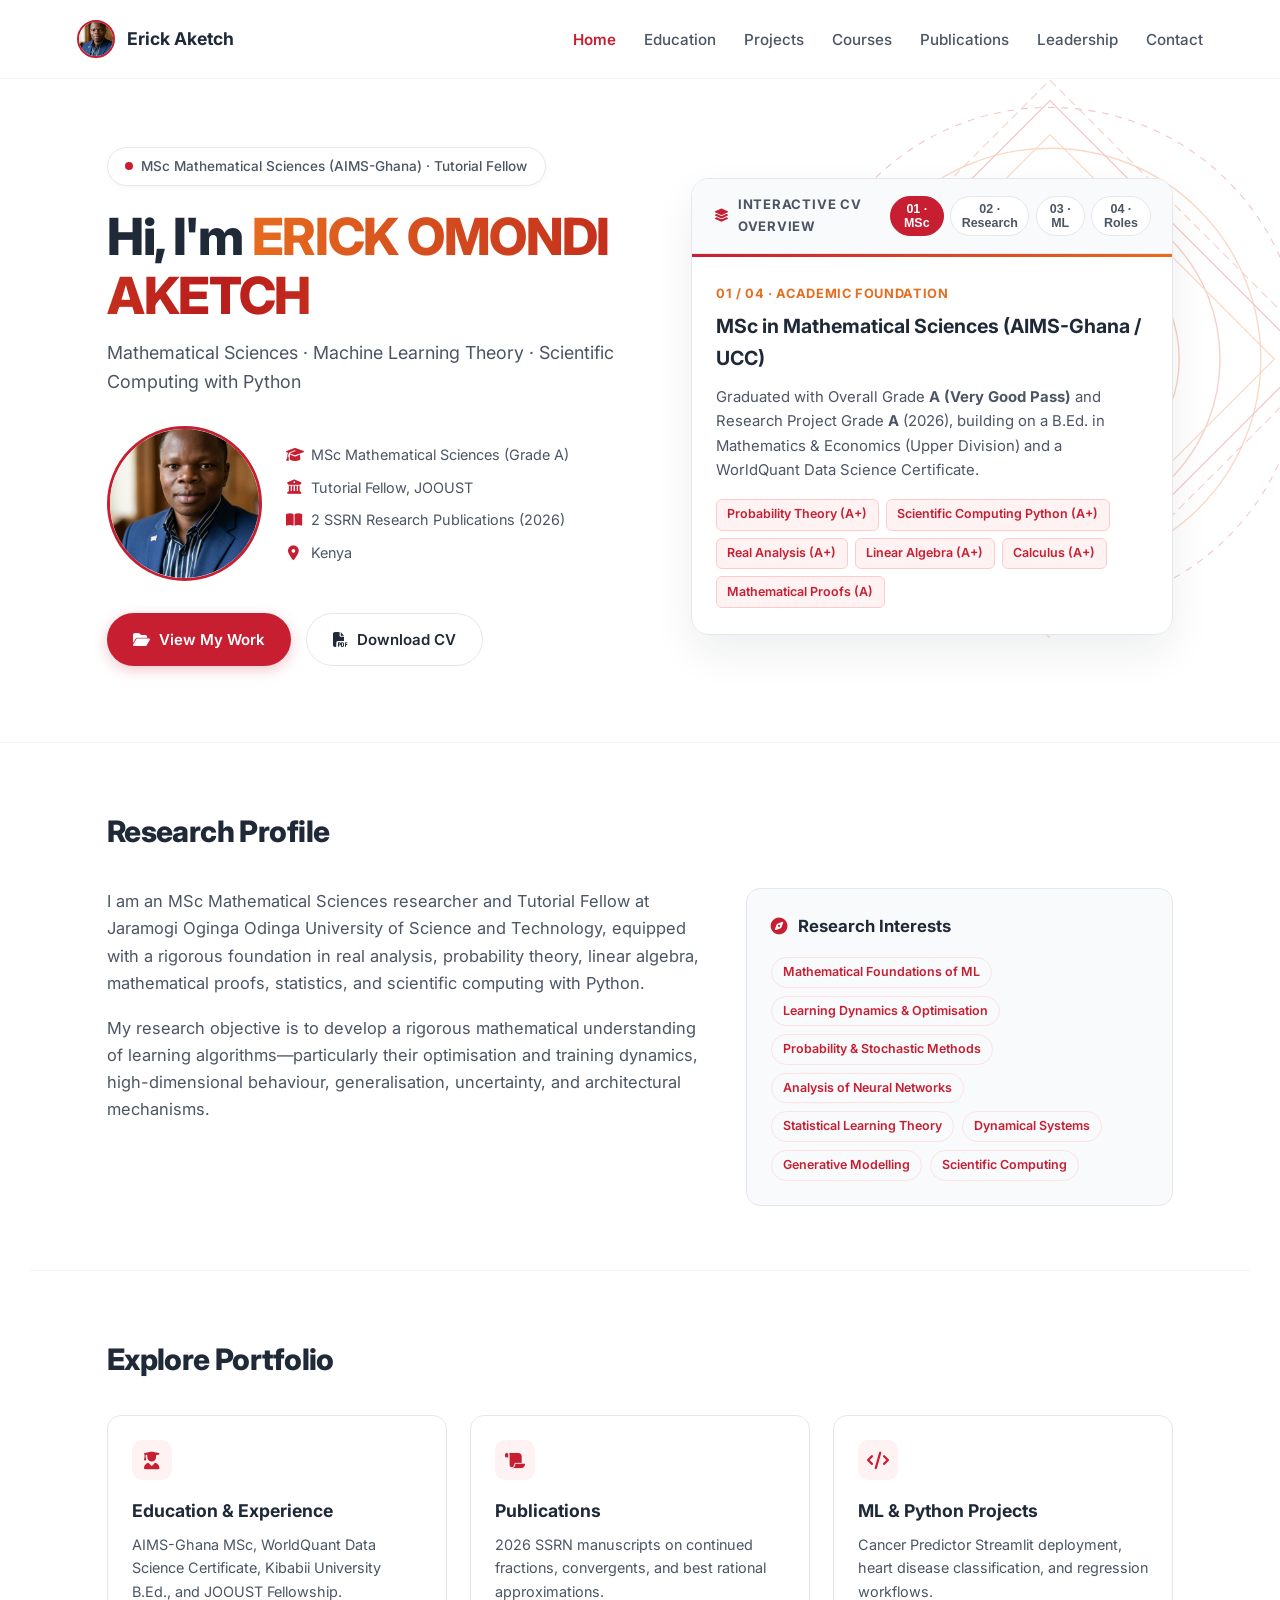
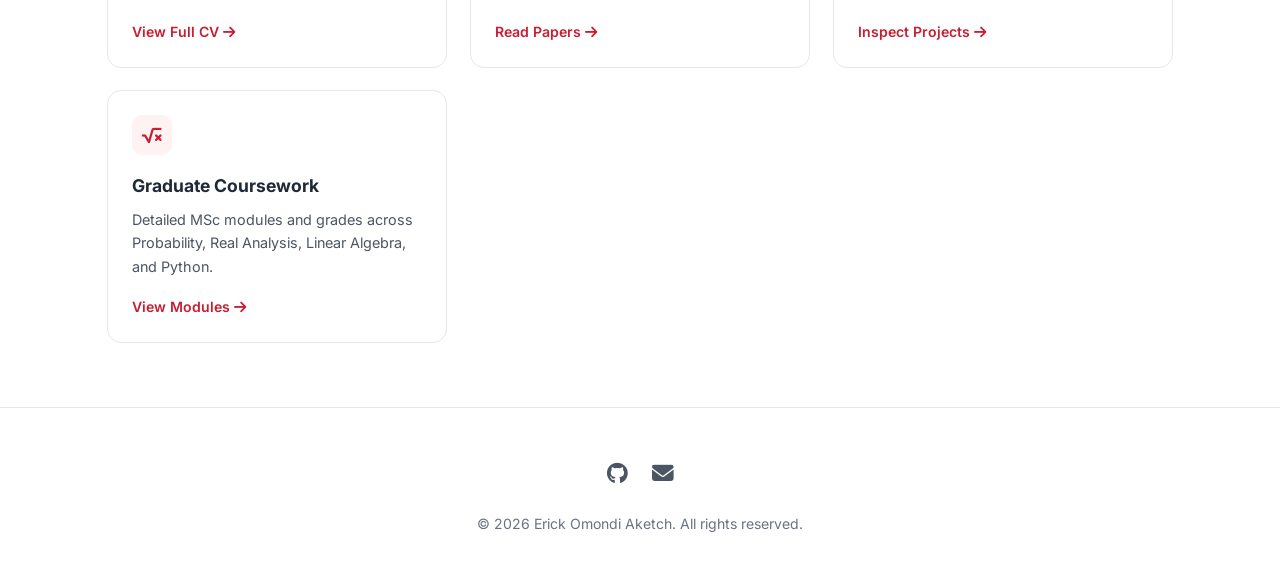
==== commit a9a0e22d: "Update index.html" ====
--- a/index.html
+++ b/index.html
@@ -9,105 +9,425 @@
   <link rel="stylesheet" href="https://cdnjs.cloudflare.com/ajax/libs/font-awesome/6.5.0/css/all.min.css">
   <link rel="stylesheet" href="style.css">
   <style>
-  /* --- Keyframe Animations --- */
-  @keyframes spinSlow {
-    0% { transform: rotate(0deg); }
-    100% { transform: rotate(360deg); }
-  }
-
-  @keyframes spinReverse {
-    0% { transform: rotate(360deg); }
-    100% { transform: rotate(0deg); }
-  }
-
-  @keyframes pulseRing {
-    0%, 100% { transform: scale(1); opacity: 0.25; }
-    50% { transform: scale(1.04); opacity: 0.45; }
-  }
-
-  @keyframes avatarGlow {
-    0%, 100% { box-shadow: 0 0 0 0 rgba(200, 30, 50, 0.35), 0 12px 28px rgba(200, 30, 50, 0.15); }
-    50% { box-shadow: 0 0 0 12px rgba(200, 30, 50, 0), 0 14px 32px rgba(230, 108, 31, 0.22); }
-  }
-
-  @keyframes gradientFlow {
-    0% { background-position: 0% 50%; }
-    50% { background-position: 100% 50%; }
-    100% { background-position: 0% 50%; }
-  }
-
-  @keyframes fadeUp {
-    from { opacity: 0; transform: translateY(18px); }
-    to { opacity: 1; transform: translateY(0); }
-  }
-
-  /* --- Hero Layout & Animated Elements --- */
-  .hero {
-    position: relative;
-    padding: 4.5rem 6% 5rem;
-    max-width: 1200px;
-    margin: 0 auto;
-    overflow: hidden;
-  }
-
-  .geo-bg {
-    position: absolute;
-    top: -40px;
-    right: -90px;
-    width: 620px;
-    height: 620px;
-    pointer-events: none;
-    z-index: -1;
-  }
-
-  .ring-group-cw {
-    transform-origin: 250px 200px;
-    animation: spinSlow 65s linear infinite;
-  }
-
-  .ring-group-ccw {
-    transform-origin: 250px 200px;
-    animation: spinReverse 85s linear infinite;
-  }
-
-  .pulse-circles {
-    transform-origin: 250px 200px;
-    animation: pulseRing 6s ease-in-out infinite;
-  }
-
-  .animate-in {
-    opacity: 0;
-    animation: fadeUp 0.7s cubic-bezier(0.22, 1, 0.36, 1) forwards;
-  }
-
-  .delay-1 { animation-delay: 0.1s; }
-  .delay-2 { animation-delay: 0.22s; }
-  .delay-3 { animation-delay: 0.34s; }
-  .delay-4 { animation-delay: 0.46s; }
-  .delay-5 { animation-delay: 0.58s; }
-
-  .gradient-name {
-    background: linear-gradient(270deg, #c81e32, #e66c1f, #b91c1c, #e66c1f);
-    background-size: 250% 250%;
-    -webkit-background-clip: text;
-    -webkit-text-fill-color: transparent;
-    animation: gradientFlow 7s ease infinite;
-  }
-
-  .profile-pic {
-    width: 210px;
-    height: 210px;
-    border-radius: 50%;
-    object-fit: cover;
-    border: 4px solid var(--primary);
-    animation: avatarGlow 3.8s ease-in-out infinite;
-    transition: transform 0.3s ease;
-  }
-
-  .profile-pic:hover {
-    transform: scale(1.03);
-  }
-</style>
+    /* --- Keyframes --- */
+    @keyframes spinSlow {
+      0% { transform: rotate(0deg); }
+      100% { transform: rotate(360deg); }
+    }
+    @keyframes spinReverse {
+      0% { transform: rotate(360deg); }
+      100% { transform: rotate(0deg); }
+    }
+    @keyframes gradientFlow {
+      0% { background-position: 0% 50%; }
+      50% { background-position: 100% 50%; }
+      100% { background-position: 0% 50%; }
+    }
+    @keyframes avatarGlow {
+      0%, 100% { box-shadow: 0 0 0 0 rgba(200, 30, 50, 0.32), 0 12px 28px rgba(200, 30, 50, 0.14); }
+      50% { box-shadow: 0 0 0 10px rgba(200, 30, 50, 0), 0 14px 32px rgba(230, 108, 31, 0.22); }
+    }
+    @keyframes cardSlideIn {
+      from { opacity: 0; transform: translateY(14px) scale(0.985); }
+      to { opacity: 1; transform: translateY(0) scale(1); }
+    }
+    @keyframes progressFill {
+      from { width: 0%; }
+      to { width: 100%; }
+    }
+
+    /* --- Split Hero Section --- */
+    .hero-wrapper {
+      position: relative;
+      overflow: hidden;
+      border-bottom: 1px solid #f3f4f6;
+    }
+
+    .geo-bg {
+      position: absolute;
+      top: -60px;
+      right: -110px;
+      width: 680px;
+      height: 680px;
+      pointer-events: none;
+      z-index: -1;
+      opacity: 0.25;
+    }
+    .ring-cw { transform-origin: 250px 210px; animation: spinSlow 70s linear infinite; }
+    .ring-ccw { transform-origin: 250px 210px; animation: spinReverse 90s linear infinite; }
+
+    .hero-grid {
+      max-width: 1220px;
+      margin: 0 auto;
+      padding: 4.25rem 6% 4.75rem;
+      display: grid;
+      grid-template-columns: 1.05fr 0.95fr;
+      gap: 3.25rem;
+      align-items: center;
+    }
+
+    .badge {
+      display: inline-flex;
+      align-items: center;
+      gap: 0.5rem;
+      padding: 0.45rem 1.1rem;
+      border: 1px solid var(--border-light);
+      border-radius: 999px;
+      font-size: 0.85rem;
+      font-weight: 500;
+      color: var(--text-muted);
+      background: #fff;
+      margin-bottom: 1.35rem;
+      box-shadow: 0 2px 6px rgba(0,0,0,0.03);
+    }
+
+    .badge-dot {
+      width: 8px;
+      height: 8px;
+      border-radius: 50%;
+      background: var(--primary);
+    }
+
+    .hero-left h1 {
+      font-size: clamp(2.15rem, 4vw, 3.35rem);
+      font-weight: 800;
+      letter-spacing: -0.025em;
+      line-height: 1.14;
+      margin-bottom: 0.85rem;
+    }
+
+    .gradient-name {
+      background: linear-gradient(270deg, #c81e32, #e66c1f, #b91c1c, #e66c1f);
+      background-size: 250% 250%;
+      -webkit-background-clip: text;
+      -webkit-text-fill-color: transparent;
+      animation: gradientFlow 7s ease infinite;
+    }
+
+    .tagline {
+      font-size: 1.12rem;
+      color: var(--text-muted);
+      margin-bottom: 1.85rem;
+      max-width: 560px;
+    }
+
+    .profile-row {
+      display: flex;
+      align-items: center;
+      gap: 1.5rem;
+      margin-bottom: 2rem;
+    }
+
+    .profile-pic {
+      width: 155px;
+      height: 155px;
+      border-radius: 50%;
+      object-fit: cover;
+      border: 3.5px solid var(--primary);
+      animation: avatarGlow 4s ease-in-out infinite;
+      flex-shrink: 0;
+    }
+
+    .quick-metrics {
+      display: flex;
+      flex-direction: column;
+      gap: 0.55rem;
+      font-size: 0.9rem;
+      color: var(--text-muted);
+    }
+
+    .quick-metrics div {
+      display: flex;
+      align-items: center;
+      gap: 0.55rem;
+    }
+
+    .quick-metrics i {
+      color: var(--primary);
+      width: 16px;
+      text-align: center;
+    }
+
+    .cta-group {
+      display: flex;
+      flex-wrap: wrap;
+      gap: 0.9rem;
+    }
+
+    .btn {
+      display: inline-flex;
+      align-items: center;
+      gap: 0.55rem;
+      padding: 0.82rem 1.65rem;
+      border-radius: 999px;
+      font-weight: 600;
+      font-size: 0.94rem;
+      text-decoration: none;
+      transition: all 0.2s ease;
+    }
+
+    .btn-primary {
+      background-color: var(--primary);
+      color: #fff;
+      box-shadow: 0 4px 14px rgba(200, 30, 50, 0.25);
+    }
+    .btn-primary:hover { background-color: #a81829; transform: translateY(-2px); }
+
+    .btn-outline {
+      background-color: #fff;
+      color: var(--text-dark);
+      border: 1.5px solid var(--border-light);
+    }
+    .btn-outline:hover { border-color: var(--primary); color: var(--primary); transform: translateY(-2px); }
+
+    /* --- Animated CV Showcase Card (Right Column) --- */
+    .cv-stage {
+      background: rgba(255, 255, 255, 0.96);
+      backdrop-filter: blur(10px);
+      border: 1px solid var(--border-light);
+      border-radius: 18px;
+      box-shadow: 0 18px 42px rgba(17, 24, 39, 0.07);
+      overflow: hidden;
+    }
+
+    .cv-stage-header {
+      display: flex;
+      justify-content: space-between;
+      align-items: center;
+      padding: 0.95rem 1.35rem;
+      background: #f9fafb;
+      border-bottom: 1px solid var(--border-light);
+    }
+
+    .cv-stage-title {
+      font-size: 0.82rem;
+      font-weight: 700;
+      text-transform: uppercase;
+      letter-spacing: 0.06em;
+      color: var(--text-muted);
+      display: flex;
+      align-items: center;
+      gap: 0.5rem;
+    }
+
+    .cv-tabs {
+      display: flex;
+      gap: 0.4rem;
+    }
+
+    .cv-tab-btn {
+      border: 1px solid var(--border-light);
+      background: #fff;
+      color: var(--text-muted);
+      font-size: 0.78rem;
+      font-weight: 600;
+      padding: 0.3rem 0.65rem;
+      border-radius: 999px;
+      cursor: pointer;
+      transition: all 0.2s;
+    }
+
+    .cv-tab-btn.active {
+      background: var(--primary);
+      color: #fff;
+      border-color: var(--primary);
+    }
+
+    .cv-progress-bar {
+      height: 3px;
+      background: #f3f4f6;
+      width: 100%;
+    }
+
+    .cv-progress-fill {
+      height: 100%;
+      background: linear-gradient(90deg, var(--primary), var(--accent));
+      width: 0%;
+    }
+
+    .cv-slide {
+      display: none;
+      padding: 1.65rem 1.5rem;
+      min-height: 295px;
+      animation: cardSlideIn 0.45s ease forwards;
+    }
+
+    .cv-slide.active {
+      display: block;
+    }
+
+    .slide-kicker {
+      font-size: 0.8rem;
+      font-weight: 700;
+      text-transform: uppercase;
+      letter-spacing: 0.05em;
+      color: var(--accent);
+      margin-bottom: 0.35rem;
+    }
+
+    .cv-slide h3 {
+      font-size: 1.22rem;
+      font-weight: 700;
+      color: var(--text-dark);
+      margin-bottom: 0.65rem;
+    }
+
+    .cv-slide p {
+      font-size: 0.93rem;
+      color: var(--text-muted);
+      margin-bottom: 1rem;
+    }
+
+    .grade-pills {
+      display: flex;
+      flex-wrap: wrap;
+      gap: 0.45rem;
+    }
+
+    .grade-pill {
+      font-size: 0.78rem;
+      font-weight: 600;
+      padding: 0.28rem 0.65rem;
+      border-radius: 6px;
+      background: #fef2f2;
+      color: var(--primary);
+      border: 1px solid #fecaca;
+    }
+
+    .mini-list {
+      list-style: none;
+      display: flex;
+      flex-direction: column;
+      gap: 0.65rem;
+    }
+
+    .mini-list li {
+      font-size: 0.9rem;
+      color: var(--text-dark);
+      padding-left: 1rem;
+      border-left: 2.5px solid var(--primary);
+    }
+
+    .mini-list span {
+      display: block;
+      font-size: 0.82rem;
+      color: var(--text-muted);
+    }
+
+    /* --- Organized Sections Below Fold --- */
+    .home-section {
+      max-width: 1220px;
+      margin: 0 auto;
+      padding: 4rem 6%;
+      border-bottom: 1px solid #f3f4f6;
+    }
+
+    .section-header-row {
+      display: flex;
+      justify-content: space-between;
+      align-items: flex-end;
+      margin-bottom: 2rem;
+      flex-wrap: wrap;
+      gap: 1rem;
+    }
+
+    .section-header-row h2 {
+      font-size: 1.85rem;
+      font-weight: 800;
+      letter-spacing: -0.02em;
+    }
+
+    .about-grid {
+      display: grid;
+      grid-template-columns: 1.4fr 1fr;
+      gap: 2.5rem;
+      align-items: start;
+    }
+
+    .about-grid p {
+      font-size: 1.03rem;
+      color: var(--text-muted);
+      margin-bottom: 1.1rem;
+    }
+
+    .interest-box {
+      background: #f9fafb;
+      border: 1px solid var(--border-light);
+      border-radius: 14px;
+      padding: 1.5rem;
+    }
+
+    .interest-box h3 {
+      font-size: 1.05rem;
+      margin-bottom: 0.85rem;
+      color: var(--text-dark);
+    }
+
+    .overview-cards {
+      display: grid;
+      grid-template-columns: repeat(auto-fit, minmax(250px, 1fr));
+      gap: 1.4rem;
+    }
+
+    .overview-card {
+      border: 1px solid var(--border-light);
+      border-radius: 14px;
+      padding: 1.5rem;
+      background: #fff;
+      text-decoration: none;
+      color: inherit;
+      transition: all 0.2s ease;
+      display: flex;
+      flex-direction: column;
+      justify-content: space-between;
+    }
+
+    .overview-card:hover {
+      transform: translateY(-3px);
+      border-color: var(--primary);
+      box-shadow: 0 10px 24px rgba(0,0,0,0.05);
+    }
+
+    .overview-card-icon {
+      width: 40px;
+      height: 40px;
+      border-radius: 10px;
+      background: #fef2f2;
+      color: var(--primary);
+      display: flex;
+      align-items: center;
+      justify-content: center;
+      font-size: 1.1rem;
+      margin-bottom: 1rem;
+    }
+
+    .overview-card h3 {
+      font-size: 1.1rem;
+      margin-bottom: 0.45rem;
+    }
+
+    .overview-card p {
+      font-size: 0.9rem;
+      color: var(--text-muted);
+      margin-bottom: 1rem;
+    }
+
+    .overview-card-link {
+      font-size: 0.88rem;
+      font-weight: 600;
+      color: var(--primary);
+    }
+
+    @media (max-width: 960px) {
+      .hero-grid, .about-grid {
+        grid-template-columns: 1fr;
+      }
+      .profile-row {
+        flex-direction: column;
+        align-items: flex-start;
+      }
+    }
+  </style>
 </head>
 <body>
 
@@ -129,79 +449,216 @@
     </nav>
   </header>
 
-  
-    <main id="home" class="hero">
-  <!-- Animated Concentric Geometric SVG -->
-  <svg class="geo-bg" viewBox="0 0 500 420" fill="none" xmlns="http://www.w3.org/2000/svg">
-    <!-- Pulsing Concentric Circles -->
-    <g class="pulse-circles">
-      <circle cx="250" cy="200" r="24" stroke="#c81e32" stroke-width="1"/>
-      <circle cx="250" cy="200" r="42" stroke="#c81e32" stroke-width="1"/>
-      <circle cx="250" cy="200" r="60" stroke="#d94628" stroke-width="1"/>
-      <circle cx="250" cy="200" r="78" stroke="#d94628" stroke-width="1"/>
-      <circle cx="250" cy="200" r="96" stroke="#e66c1f" stroke-width="1"/>
-      <circle cx="250" cy="200" r="114" stroke="#e66c1f" stroke-width="1"/>
-      <circle cx="250" cy="200" r="132" stroke="#e66c1f" stroke-width="0.9"/>
-      <circle cx="250" cy="200" r="150" stroke="#d94628" stroke-width="0.8"/>
-    </g>
-
-    <!-- Slowly Rotating Outer Diamonds / Polygons -->
-    <g class="ring-group-cw" opacity="0.28">
-      <polygon points="250,15 435,200 250,385 65,200" stroke="#c81e32" stroke-width="0.9" fill="none"/>
-      <polygon points="250,35 415,200 250,365 85,200" stroke="#d94628" stroke-width="0.9" fill="none"/>
-      <polygon points="250,55 395,200 250,345 105,200" stroke="#e66c1f" stroke-width="0.9" fill="none"/>
-    </g>
-
-    <!-- Counter-Rotating Fine Geometry -->
-    <g class="ring-group-ccw" opacity="0.22">
-      <polygon points="250,5 445,200 250,395 55,200" stroke="#e66c1f" stroke-width="0.8" stroke-dasharray="6 4" fill="none"/>
-      <circle cx="250" cy="200" r="172" stroke="#c81e32" stroke-width="0.8" stroke-dasharray="4 6"/>
-      <circle cx="250" cy="200" r="192" stroke="#e66c1f" stroke-width="0.8"/>
-    </g>
-  </svg>
-
-  <div class="badge animate-in delay-1">
-    MSc Mathematical Sciences (AIMS-Ghana) · Tutorial Fellow &amp; Researcher
+  <div class="hero-wrapper">
+    <!-- Animated Concentric Line-Art Background -->
+    <svg class="geo-bg" viewBox="0 0 500 420" fill="none" xmlns="http://www.w3.org/2000/svg">
+      <g class="ring-cw">
+        <circle cx="250" cy="210" r="35" stroke="#c81e32" stroke-width="1"/>
+        <circle cx="250" cy="210" r="65" stroke="#c81e32" stroke-width="1"/>
+        <circle cx="250" cy="210" r="95" stroke="#d94628" stroke-width="1"/>
+        <circle cx="250" cy="210" r="125" stroke="#d94628" stroke-width="1"/>
+        <circle cx="250" cy="210" r="155" stroke="#e66c1f" stroke-width="1"/>
+        <polygon points="250,20 440,210 250,400 60,210" stroke="#c81e32" stroke-width="0.9" fill="none"/>
+        <polygon points="250,45 415,210 250,375 85,210" stroke="#e66c1f" stroke-width="0.9" fill="none"/>
+      </g>
+      <g class="ring-ccw">
+        <circle cx="250" cy="210" r="185" stroke="#c81e32" stroke-width="0.8" stroke-dasharray="5 5"/>
+        <polygon points="250,5 455,210 250,415 45,210" stroke="#d94628" stroke-width="0.8" stroke-dasharray="6 4" fill="none"/>
+      </g>
+    </svg>
+
+    <div class="hero-grid">
+      <!-- Left Column: Identity & Actions -->
+      <div class="hero-left">
+        <div class="badge">
+          <span class="badge-dot"></span>
+          MSc Mathematical Sciences (AIMS-Ghana) · Tutorial Fellow
+        </div>
+
+        <h1>Hi, I'm <span class="gradient-name">ERICK OMONDI AKETCH</span></h1>
+        <p class="tagline">
+          Mathematical Sciences · Machine Learning Theory · Scientific Computing with Python
+        </p>
+
+        <div class="profile-row">
+          <img src="profile.jpg" alt="Erick Omondi Aketch" class="profile-pic">
+          <div class="quick-metrics">
+            <div><i class="fa-solid fa-graduation-cap"></i> MSc Mathematical Sciences (Grade A)</div>
+            <div><i class="fa-solid fa-university"></i> Tutorial Fellow, JOOUST</div>
+            <div><i class="fa-solid fa-book-open"></i> 2 SSRN Research Publications (2026)</div>
+            <div><i class="fa-solid fa-location-dot"></i> Kenya</div>
+          </div>
+        </div>
+
+        <div class="cta-group">
+          <a href="projects.html" class="btn btn-primary">
+            <i class="fa-solid fa-folder-open"></i> View My Work
+          </a>
+          <a href="Erick_Aketch_Resume (1).pdf" class="btn btn-outline" download>
+            <i class="fa-solid fa-file-pdf"></i> Download CV
+          </a>
+        </div>
+      </div>
+
+      <!-- Right Column: Animated CV Storyboard -->
+      <div class="cv-stage" aria-label="Interactive Animated CV Summary">
+        <div class="cv-stage-header">
+          <div class="cv-stage-title">
+            <i class="fa-solid fa-layer-group" style="color: var(--primary);"></i> Interactive CV Overview
+          </div>
+          <div class="cv-tabs">
+            <button class="cv-tab-btn active" onclick="selectSlide(0)">01 · MSc</button>
+            <button class="cv-tab-btn" onclick="selectSlide(1)">02 · Research</button>
+            <button class="cv-tab-btn" onclick="selectSlide(2)">03 · ML</button>
+            <button class="cv-tab-btn" onclick="selectSlide(3)">04 · Roles</button>
+          </div>
+        </div>
+
+        <div class="cv-progress-bar">
+          <div class="cv-progress-fill" id="cvProgress"></div>
+        </div>
+
+        <!-- Slide 1: Education -->
+        <div class="cv-slide active">
+          <div class="slide-kicker">01 / 04 · Academic Foundation</div>
+          <h3>MSc in Mathematical Sciences (AIMS-Ghana / UCC)</h3>
+          <p>Graduated with Overall Grade <strong>A (Very Good Pass)</strong> and Research Project Grade <strong>A</strong> (2026), building on a B.Ed. in Mathematics &amp; Economics (Upper Division) and a WorldQuant Data Science Certificate.</p>
+          <div class="grade-pills">
+            <span class="grade-pill">Probability Theory (A+)</span>
+            <span class="grade-pill">Scientific Computing Python (A+)</span>
+            <span class="grade-pill">Real Analysis (A+)</span>
+            <span class="grade-pill">Linear Algebra (A+)</span>
+            <span class="grade-pill">Calculus (A+)</span>
+            <span class="grade-pill">Mathematical Proofs (A)</span>
+          </div>
+        </div>
+
+        <!-- Slide 2: Mathematical Research -->
+        <div class="cv-slide">
+          <div class="slide-kicker">02 / 04 · Pure &amp; Applied Mathematics</div>
+          <h3>Continued Fractions &amp; Best Rational Approximations</h3>
+          <p>Formulated research questions, developed rigorous proofs, and defended an independent thesis before an external examination panel, resulting in two 2026 SSRN publications:</p>
+          <ul class="mini-list">
+            <li>
+              Continued Fractions and Some Applications
+              <span>SSRN Electronic Journal · DOI: 10.2139/ssrn.7013641</span>
+            </li>
+            <li>
+              Continued Fractions: Theory, Convergents and Best Rational Approximations
+              <span>SSRN Electronic Journal · DOI: 10.2139/ssrn.7151399</span>
+            </li>
+          </ul>
+        </div>
+
+        <!-- Slide 3: Machine Learning & Python -->
+        <div class="cv-slide">
+          <div class="slide-kicker">03 / 04 · Scientific Computing &amp; ML</div>
+          <h3>End-to-End Predictive Modelling &amp; Deployment</h3>
+          <p>Developing Python machine learning pipelines (NumPy, Pandas, scikit-learn, Streamlit) with focus on generalisation, uncertainty, and error analysis:</p>
+          <ul class="mini-list">
+            <li>
+              Cancer Predictor App (2026)
+              <span>Supervised binary classification, serialization &amp; interactive Streamlit deployment</span>
+            </li>
+            <li>
+              Biomedical &amp; Actuarial Modelling (2025–2026)
+              <span>Heart Disease Classification &amp; Insurance Charges Linear Regression pipelines</span>
+            </li>
+          </ul>
+        </div>
+
+        <!-- Slide 4: Teaching & Leadership -->
+        <div class="cv-slide">
+          <div class="slide-kicker">04 / 04 · University Teaching &amp; Leadership</div>
+          <h3>Academic Instruction &amp; Quantitative Systems</h3>
+          <p>Combining university-level mathematical instruction with departmental leadership and automated data systems:</p>
+          <ul class="mini-list">
+            <li>
+              Tutorial Fellow · Jaramogi Oginga Odinga University (Jan 2026–Present)
+              <span>Supporting undergraduate students in technically demanding mathematical coursework</span>
+            </li>
+            <li>
+              Head of Department (Mathematics) · TSC (Jan 2020–Present)
+              <span>Engineered an automated school assessment, grading, ranking, and reporting system</span>
+            </li>
+          </ul>
+        </div>
+      </div>
+    </div>
   </div>
 
-  <h1 class="animate-in delay-2">
-    Hi, I'm <span class="gradient-name">ERICK OMONDI AKETCH</span>
-  </h1>
-
-  <p class="tagline animate-in delay-3">
-    Mathematical Sciences · Machine Learning Theory · Scientific Computing with Python
-  </p>
-
-  <div class="profile-wrapper animate-in delay-4">
-    <img src="profile.jpg" alt="Erick Omondi Aketch" class="profile-pic">
-  </div>
-
-  <div class="cta-group animate-in delay-5">
-    <a href="projects.html" class="btn btn-primary">
-      <i class="fa-solid fa-folder-open"></i> View My Work
-    </a>
-    <a href="Erick_Aketch_Resume.pdf" class="btn btn-outline" download>
-      <i class="fa-solid fa-file-pdf"></i> Download CV
-    </a>
-  </div>
-</main>
-
-  <section id="about" class="content-block">
-    <h2>Research Profile</h2>
-    <p class="about-text">
-      I am an MSc Mathematical Sciences researcher (University of Cape Coast / African Institute for Mathematical Sciences – Ghana) and Tutorial Fellow at Jaramogi Oginga Odinga University of Science and Technology, with a rigorous foundation in real analysis, probability theory, linear algebra, mathematical proofs, statistics, and scientific computing with Python[cite: 2, 3].
-    </p>
-    <p class="about-text">
-      My research objective is to develop a rigorous mathematical understanding of learning algorithms—particularly their optimisation and training dynamics, high-dimensional behaviour, generalisation, uncertainty, and architectural mechanisms[cite: 2].
-    </p>
-    <div class="tag-list" style="margin-top: 1.25rem;">
-      <span class="tag">Mathematical Foundations of ML</span>
-      <span class="tag">Learning Dynamics &amp; Optimisation</span>
-      <span class="tag">Probability &amp; Stochastic Methods</span>
-      <span class="tag">Statistical Learning Theory</span>
-      <span class="tag">Dynamical Systems</span>
-      <span class="tag">Generative Modelling</span>
-      <span class="tag">Scientific Computing</span>
+  <!-- ABOUT & RESEARCH INTERESTS -->
+  <section class="home-section">
+    <div class="section-header-row">
+      <h2>Research Profile</h2>
+    </div>
+    <div class="about-grid">
+      <div>
+        <p>
+          I am an MSc Mathematical Sciences researcher and Tutorial Fellow at Jaramogi Oginga Odinga University of Science and Technology, equipped with a rigorous foundation in real analysis, probability theory, linear algebra, mathematical proofs, statistics, and scientific computing with Python.
+        </p>
+        <p>
+          My research objective is to develop a rigorous mathematical understanding of learning algorithms—particularly their optimisation and training dynamics, high-dimensional behaviour, generalisation, uncertainty, and architectural mechanisms.
+        </p>
+      </div>
+
+      <div class="interest-box">
+        <h3><i class="fa-solid fa-compass" style="color: var(--primary); margin-right: 0.4rem;"></i> Research Interests</h3>
+        <div class="tag-list">
+          <span class="tag">Mathematical Foundations of ML</span>
+          <span class="tag">Learning Dynamics &amp; Optimisation</span>
+          <span class="tag">Probability &amp; Stochastic Methods</span>
+          <span class="tag">Analysis of Neural Networks</span>
+          <span class="tag">Statistical Learning Theory</span>
+          <span class="tag">Dynamical Systems</span>
+          <span class="tag">Generative Modelling</span>
+          <span class="tag">Scientific Computing</span>
+        </div>
+      </div>
+    </div>
+  </section>
+
+  <!-- ORGANIZED PORTFOLIO DIRECTORY -->
+  <section class="home-section" style="border-bottom: none;">
+    <div class="section-header-row">
+      <h2>Explore Portfolio</h2>
+    </div>
+    <div class="overview-cards">
+      <a href="education.html" class="overview-card">
+        <div>
+          <div class="overview-card-icon"><i class="fa-solid fa-user-graduate"></i></div>
+          <h3>Education &amp; Experience</h3>
+          <p>AIMS-Ghana MSc, WorldQuant Data Science Certificate, Kibabii University B.Ed., and JOOUST Fellowship.</p>
+        </div>
+        <span class="overview-card-link">View Full CV <i class="fa-solid fa-arrow-right"></i></span>
+      </a>
+
+      <a href="publications.html" class="overview-card">
+        <div>
+          <div class="overview-card-icon"><i class="fa-solid fa-scroll"></i></div>
+          <h3>Publications</h3>
+          <p>2026 SSRN manuscripts on continued fractions, convergents, and best rational approximations.</p>
+        </div>
+        <span class="overview-card-link">Read Papers <i class="fa-solid fa-arrow-right"></i></span>
+      </a>
+
+      <a href="projects.html" class="overview-card">
+        <div>
+          <div class="overview-card-icon"><i class="fa-solid fa-code"></i></div>
+          <h3>ML &amp; Python Projects</h3>
+          <p>Cancer Predictor Streamlit deployment, heart disease classification, and regression workflows.</p>
+        </div>
+        <span class="overview-card-link">Inspect Projects <i class="fa-solid fa-arrow-right"></i></span>
+      </a>
+
+      <a href="courses.html" class="overview-card">
+        <div>
+          <div class="overview-card-icon"><i class="fa-solid fa-square-root-variable"></i></div>
+          <h3>Graduate Coursework</h3>
+          <p>Detailed MSc modules and grades across Probability, Real Analysis, Linear Algebra, and Python.</p>
+        </div>
+        <span class="overview-card-link">View Modules <i class="fa-solid fa-arrow-right"></i></span>
+      </a>
     </div>
   </section>
 
@@ -213,5 +670,46 @@
     <p class="copyright">© 2026 Erick Omondi Aketch. All rights reserved.</p>
   </footer>
 
+  <!-- Interactive CV Auto-Cycle Script -->
+  <script>
+    const slides = document.querySelectorAll('.cv-slide');
+    const tabs = document.querySelectorAll('.cv-tab-btn');
+    const progress = document.getElementById('cvProgress');
+    let currentSlide = 0;
+    const duration = 5500; // 5.5 seconds per CV pillar
+    let timer;
+
+    function resetProgress() {
+      progress.style.animation = 'none';
+      progress.offsetHeight; // trigger reflow
+      progress.style.animation = `progressFill ${duration}ms linear forwards`;
+    }
+
+    function showSlide(index) {
+      slides.forEach((s, i) => {
+        s.classList.toggle('active', i === index);
+        tabs[i].classList.toggle('active', i === index);
+      });
+      currentSlide = index;
+      resetProgress();
+    }
+
+    function selectSlide(index) {
+      clearInterval(timer);
+      showSlide(index);
+      startAutoPlay();
+    }
+
+    function startAutoPlay() {
+      timer = setInterval(() => {
+        const next = (currentSlide + 1) % slides.length;
+        showSlide(next);
+      }, duration);
+    }
+
+    showSlide(0);
+    startAutoPlay();
+  </script>
+
 </body>
 </html>
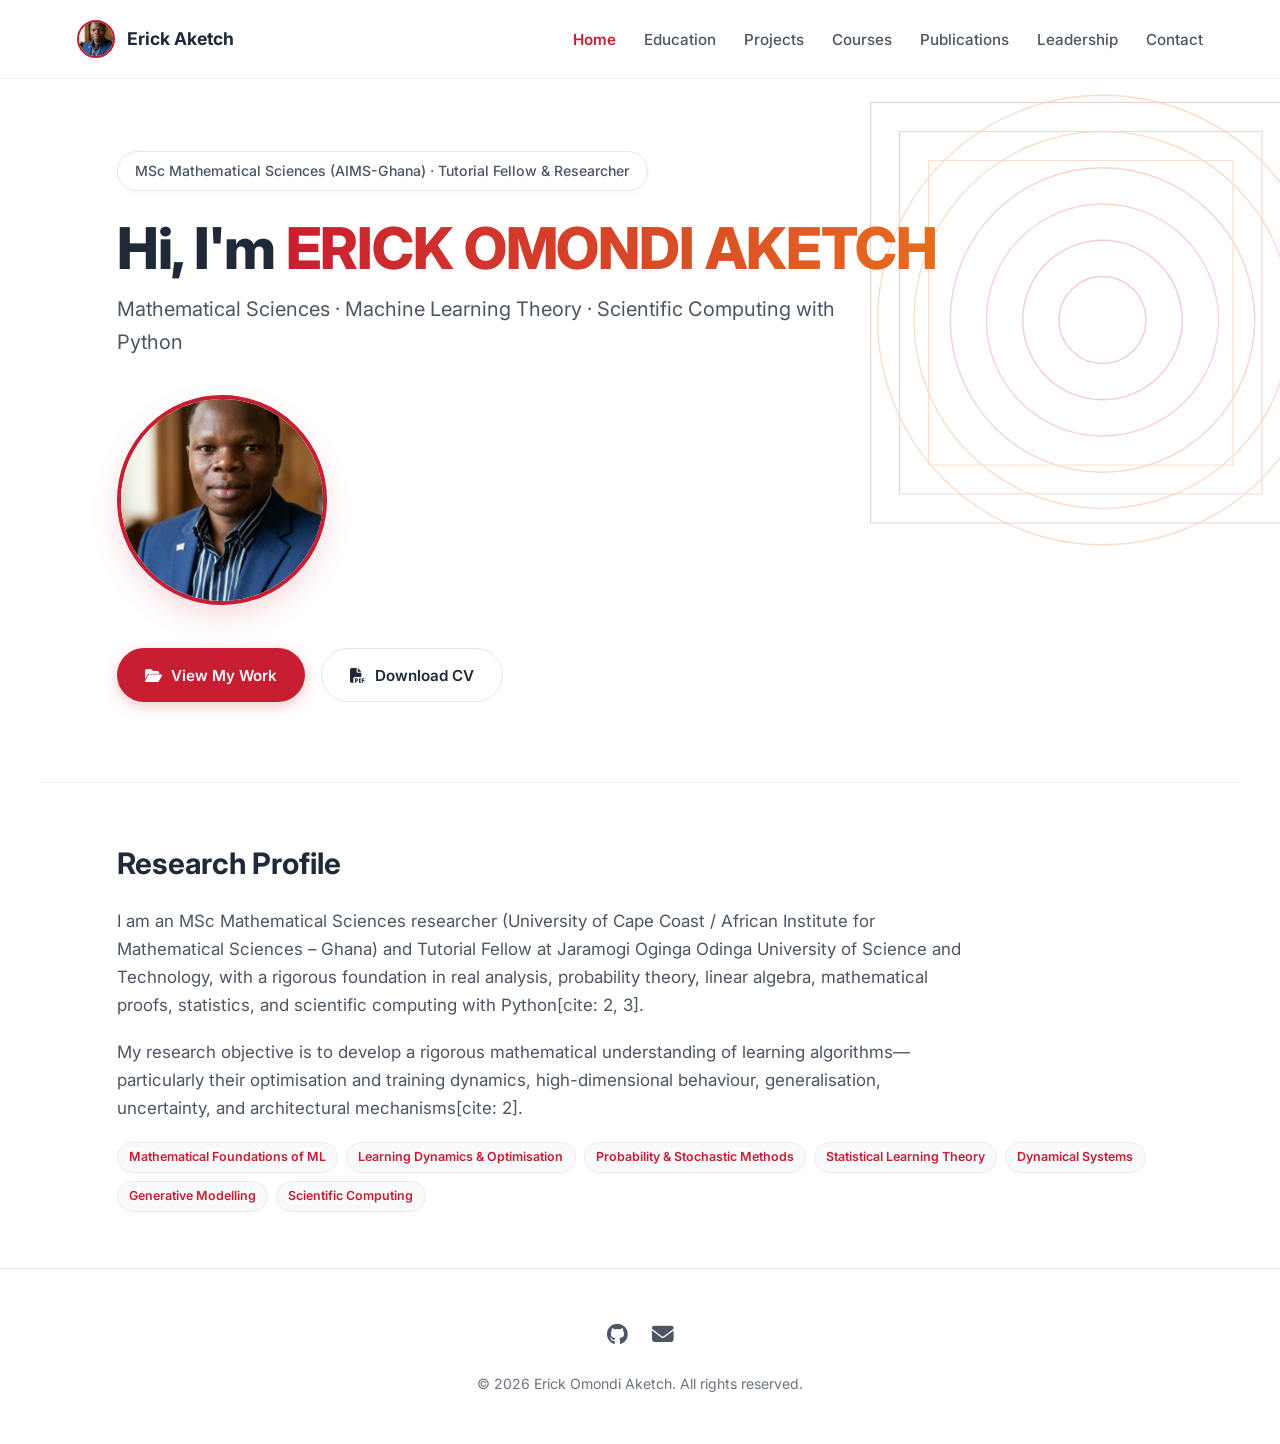
==== commit 5365a0e6: "Update index.html" ====
--- a/index.html
+++ b/index.html
@@ -9,423 +9,97 @@
   <link rel="stylesheet" href="https://cdnjs.cloudflare.com/ajax/libs/font-awesome/6.5.0/css/all.min.css">
   <link rel="stylesheet" href="style.css">
   <style>
-    /* --- Keyframes --- */
-    @keyframes spinSlow {
-      0% { transform: rotate(0deg); }
-      100% { transform: rotate(360deg); }
+    .hero {
+      position: relative;
+      padding: 4.5rem 6% 5rem;
+      max-width: 1200px;
+      margin: 0 auto;
     }
-    @keyframes spinReverse {
-      0% { transform: rotate(360deg); }
-      100% { transform: rotate(0deg); }
-    }
-    @keyframes gradientFlow {
-      0% { background-position: 0% 50%; }
-      50% { background-position: 100% 50%; }
-      100% { background-position: 0% 50%; }
-    }
-    @keyframes avatarGlow {
-      0%, 100% { box-shadow: 0 0 0 0 rgba(200, 30, 50, 0.32), 0 12px 28px rgba(200, 30, 50, 0.14); }
-      50% { box-shadow: 0 0 0 10px rgba(200, 30, 50, 0), 0 14px 32px rgba(230, 108, 31, 0.22); }
-    }
-    @keyframes cardSlideIn {
-      from { opacity: 0; transform: translateY(14px) scale(0.985); }
-      to { opacity: 1; transform: translateY(0) scale(1); }
-    }
-    @keyframes progressFill {
-      from { width: 0%; }
-      to { width: 100%; }
-    }
-
-    /* --- Split Hero Section --- */
-    .hero-wrapper {
-      position: relative;
-      overflow: hidden;
-      border-bottom: 1px solid #f3f4f6;
-    }
-
     .geo-bg {
       position: absolute;
-      top: -60px;
-      right: -110px;
-      width: 680px;
-      height: 680px;
+      top: -20px;
+      right: -80px;
+      width: 580px;
+      height: 580px;
+      opacity: 0.22;
       pointer-events: none;
       z-index: -1;
-      opacity: 0.25;
     }
-    .ring-cw { transform-origin: 250px 210px; animation: spinSlow 70s linear infinite; }
-    .ring-ccw { transform-origin: 250px 210px; animation: spinReverse 90s linear infinite; }
-
-    .hero-grid {
-      max-width: 1220px;
-      margin: 0 auto;
-      padding: 4.25rem 6% 4.75rem;
-      display: grid;
-      grid-template-columns: 1.05fr 0.95fr;
-      gap: 3.25rem;
-      align-items: center;
-    }
-
     .badge {
-      display: inline-flex;
-      align-items: center;
-      gap: 0.5rem;
+      display: inline-block;
       padding: 0.45rem 1.1rem;
       border: 1px solid var(--border-light);
       border-radius: 999px;
-      font-size: 0.85rem;
+      font-size: 0.88rem;
       font-weight: 500;
       color: var(--text-muted);
       background: #fff;
-      margin-bottom: 1.35rem;
+      margin-bottom: 1.5rem;
       box-shadow: 0 2px 6px rgba(0,0,0,0.03);
     }
-
-    .badge-dot {
-      width: 8px;
-      height: 8px;
-      border-radius: 50%;
-      background: var(--primary);
+    .hero h1 {
+      font-size: clamp(2.2rem, 4.5vw, 3.6rem);
+      font-weight: 800;
+      letter-spacing: -0.02em;
+      line-height: 1.15;
+      margin-bottom: 0.75rem;
     }
-
-    .hero-left h1 {
-      font-size: clamp(2.15rem, 4vw, 3.35rem);
-      font-weight: 800;
-      letter-spacing: -0.025em;
-      line-height: 1.14;
-      margin-bottom: 0.85rem;
-    }
-
     .gradient-name {
-      background: linear-gradient(270deg, #c81e32, #e66c1f, #b91c1c, #e66c1f);
-      background-size: 250% 250%;
+      background: linear-gradient(90deg, var(--primary), var(--accent));
       -webkit-background-clip: text;
       -webkit-text-fill-color: transparent;
-      animation: gradientFlow 7s ease infinite;
     }
-
     .tagline {
-      font-size: 1.12rem;
+      font-size: 1.25rem;
       color: var(--text-muted);
-      margin-bottom: 1.85rem;
-      max-width: 560px;
+      margin-bottom: 2.25rem;
+      max-width: 720px;
     }
-
-    .profile-row {
-      display: flex;
-      align-items: center;
-      gap: 1.5rem;
-      margin-bottom: 2rem;
-    }
-
+    .profile-wrapper { margin-bottom: 2.25rem; }
     .profile-pic {
-      width: 155px;
-      height: 155px;
+      width: 210px;
+      height: 210px;
       border-radius: 50%;
       object-fit: cover;
-      border: 3.5px solid var(--primary);
-      animation: avatarGlow 4s ease-in-out infinite;
-      flex-shrink: 0;
+      border: 4px solid var(--primary);
+      box-shadow: 0 12px 28px rgba(200, 30, 50, 0.15);
     }
-
-    .quick-metrics {
-      display: flex;
-      flex-direction: column;
-      gap: 0.55rem;
-      font-size: 0.9rem;
-      color: var(--text-muted);
-    }
-
-    .quick-metrics div {
-      display: flex;
-      align-items: center;
-      gap: 0.55rem;
-    }
-
-    .quick-metrics i {
-      color: var(--primary);
-      width: 16px;
-      text-align: center;
-    }
-
-    .cta-group {
-      display: flex;
-      flex-wrap: wrap;
-      gap: 0.9rem;
-    }
-
+    .cta-group { display: flex; flex-wrap: wrap; gap: 1rem; }
     .btn {
       display: inline-flex;
       align-items: center;
-      gap: 0.55rem;
-      padding: 0.82rem 1.65rem;
+      gap: 0.6rem;
+      padding: 0.85rem 1.75rem;
       border-radius: 999px;
       font-weight: 600;
-      font-size: 0.94rem;
+      font-size: 0.95rem;
       text-decoration: none;
       transition: all 0.2s ease;
     }
-
     .btn-primary {
       background-color: var(--primary);
       color: #fff;
       box-shadow: 0 4px 14px rgba(200, 30, 50, 0.25);
     }
     .btn-primary:hover { background-color: #a81829; transform: translateY(-2px); }
-
     .btn-outline {
       background-color: #fff;
       color: var(--text-dark);
       border: 1.5px solid var(--border-light);
     }
     .btn-outline:hover { border-color: var(--primary); color: var(--primary); transform: translateY(-2px); }
-
-    /* --- Animated CV Showcase Card (Right Column) --- */
-    .cv-stage {
-      background: rgba(255, 255, 255, 0.96);
-      backdrop-filter: blur(10px);
-      border: 1px solid var(--border-light);
-      border-radius: 18px;
-      box-shadow: 0 18px 42px rgba(17, 24, 39, 0.07);
-      overflow: hidden;
+    section.content-block {
+      padding: 3.5rem 6%;
+      max-width: 1200px;
+      margin: 0 auto;
+      border-top: 1px solid #f3f4f6;
     }
-
-    .cv-stage-header {
-      display: flex;
-      justify-content: space-between;
-      align-items: center;
-      padding: 0.95rem 1.35rem;
-      background: #f9fafb;
-      border-bottom: 1px solid var(--border-light);
-    }
-
-    .cv-stage-title {
-      font-size: 0.82rem;
-      font-weight: 700;
-      text-transform: uppercase;
-      letter-spacing: 0.06em;
+    section h2 { font-size: 1.85rem; font-weight: 700; margin-bottom: 1.25rem; }
+    .about-text {
+      font-size: 1.06rem;
       color: var(--text-muted);
-      display: flex;
-      align-items: center;
-      gap: 0.5rem;
-    }
-
-    .cv-tabs {
-      display: flex;
-      gap: 0.4rem;
-    }
-
-    .cv-tab-btn {
-      border: 1px solid var(--border-light);
-      background: #fff;
-      color: var(--text-muted);
-      font-size: 0.78rem;
-      font-weight: 600;
-      padding: 0.3rem 0.65rem;
-      border-radius: 999px;
-      cursor: pointer;
-      transition: all 0.2s;
-    }
-
-    .cv-tab-btn.active {
-      background: var(--primary);
-      color: #fff;
-      border-color: var(--primary);
-    }
-
-    .cv-progress-bar {
-      height: 3px;
-      background: #f3f4f6;
-      width: 100%;
-    }
-
-    .cv-progress-fill {
-      height: 100%;
-      background: linear-gradient(90deg, var(--primary), var(--accent));
-      width: 0%;
-    }
-
-    .cv-slide {
-      display: none;
-      padding: 1.65rem 1.5rem;
-      min-height: 295px;
-      animation: cardSlideIn 0.45s ease forwards;
-    }
-
-    .cv-slide.active {
-      display: block;
-    }
-
-    .slide-kicker {
-      font-size: 0.8rem;
-      font-weight: 700;
-      text-transform: uppercase;
-      letter-spacing: 0.05em;
-      color: var(--accent);
-      margin-bottom: 0.35rem;
-    }
-
-    .cv-slide h3 {
-      font-size: 1.22rem;
-      font-weight: 700;
-      color: var(--text-dark);
-      margin-bottom: 0.65rem;
-    }
-
-    .cv-slide p {
-      font-size: 0.93rem;
-      color: var(--text-muted);
-      margin-bottom: 1rem;
-    }
-
-    .grade-pills {
-      display: flex;
-      flex-wrap: wrap;
-      gap: 0.45rem;
-    }
-
-    .grade-pill {
-      font-size: 0.78rem;
-      font-weight: 600;
-      padding: 0.28rem 0.65rem;
-      border-radius: 6px;
-      background: #fef2f2;
-      color: var(--primary);
-      border: 1px solid #fecaca;
-    }
-
-    .mini-list {
-      list-style: none;
-      display: flex;
-      flex-direction: column;
-      gap: 0.65rem;
-    }
-
-    .mini-list li {
-      font-size: 0.9rem;
-      color: var(--text-dark);
-      padding-left: 1rem;
-      border-left: 2.5px solid var(--primary);
-    }
-
-    .mini-list span {
-      display: block;
-      font-size: 0.82rem;
-      color: var(--text-muted);
-    }
-
-    /* --- Organized Sections Below Fold --- */
-    .home-section {
-      max-width: 1220px;
-      margin: 0 auto;
-      padding: 4rem 6%;
-      border-bottom: 1px solid #f3f4f6;
-    }
-
-    .section-header-row {
-      display: flex;
-      justify-content: space-between;
-      align-items: flex-end;
-      margin-bottom: 2rem;
-      flex-wrap: wrap;
-      gap: 1rem;
-    }
-
-    .section-header-row h2 {
-      font-size: 1.85rem;
-      font-weight: 800;
-      letter-spacing: -0.02em;
-    }
-
-    .about-grid {
-      display: grid;
-      grid-template-columns: 1.4fr 1fr;
-      gap: 2.5rem;
-      align-items: start;
-    }
-
-    .about-grid p {
-      font-size: 1.03rem;
-      color: var(--text-muted);
-      margin-bottom: 1.1rem;
-    }
-
-    .interest-box {
-      background: #f9fafb;
-      border: 1px solid var(--border-light);
-      border-radius: 14px;
-      padding: 1.5rem;
-    }
-
-    .interest-box h3 {
-      font-size: 1.05rem;
-      margin-bottom: 0.85rem;
-      color: var(--text-dark);
-    }
-
-    .overview-cards {
-      display: grid;
-      grid-template-columns: repeat(auto-fit, minmax(250px, 1fr));
-      gap: 1.4rem;
-    }
-
-    .overview-card {
-      border: 1px solid var(--border-light);
-      border-radius: 14px;
-      padding: 1.5rem;
-      background: #fff;
-      text-decoration: none;
-      color: inherit;
-      transition: all 0.2s ease;
-      display: flex;
-      flex-direction: column;
-      justify-content: space-between;
-    }
-
-    .overview-card:hover {
-      transform: translateY(-3px);
-      border-color: var(--primary);
-      box-shadow: 0 10px 24px rgba(0,0,0,0.05);
-    }
-
-    .overview-card-icon {
-      width: 40px;
-      height: 40px;
-      border-radius: 10px;
-      background: #fef2f2;
-      color: var(--primary);
-      display: flex;
-      align-items: center;
-      justify-content: center;
-      font-size: 1.1rem;
-      margin-bottom: 1rem;
-    }
-
-    .overview-card h3 {
-      font-size: 1.1rem;
-      margin-bottom: 0.45rem;
-    }
-
-    .overview-card p {
-      font-size: 0.9rem;
-      color: var(--text-muted);
-      margin-bottom: 1rem;
-    }
-
-    .overview-card-link {
-      font-size: 0.88rem;
-      font-weight: 600;
-      color: var(--primary);
-    }
-
-    @media (max-width: 960px) {
-      .hero-grid, .about-grid {
-        grid-template-columns: 1fr;
-      }
-      .profile-row {
-        flex-direction: column;
-        align-items: flex-start;
-      }
+      max-width: 860px;
+      margin-bottom: 1.15rem;
     }
   </style>
 </head>
@@ -449,216 +123,54 @@
     </nav>
   </header>
 
-  <div class="hero-wrapper">
-    <!-- Animated Concentric Line-Art Background -->
-    <svg class="geo-bg" viewBox="0 0 500 420" fill="none" xmlns="http://www.w3.org/2000/svg">
-      <g class="ring-cw">
-        <circle cx="250" cy="210" r="35" stroke="#c81e32" stroke-width="1"/>
-        <circle cx="250" cy="210" r="65" stroke="#c81e32" stroke-width="1"/>
-        <circle cx="250" cy="210" r="95" stroke="#d94628" stroke-width="1"/>
-        <circle cx="250" cy="210" r="125" stroke="#d94628" stroke-width="1"/>
-        <circle cx="250" cy="210" r="155" stroke="#e66c1f" stroke-width="1"/>
-        <polygon points="250,20 440,210 250,400 60,210" stroke="#c81e32" stroke-width="0.9" fill="none"/>
-        <polygon points="250,45 415,210 250,375 85,210" stroke="#e66c1f" stroke-width="0.9" fill="none"/>
-      </g>
-      <g class="ring-ccw">
-        <circle cx="250" cy="210" r="185" stroke="#c81e32" stroke-width="0.8" stroke-dasharray="5 5"/>
-        <polygon points="250,5 455,210 250,415 45,210" stroke="#d94628" stroke-width="0.8" stroke-dasharray="6 4" fill="none"/>
-      </g>
+  <main id="home" class="hero">
+    <svg class="geo-bg" viewBox="0 0 400 400" fill="none" xmlns="http://www.w3.org/2000/svg">
+      <circle cx="250" cy="180" r="30" stroke="#c81e32" stroke-width="1"/>
+      <circle cx="250" cy="180" r="55" stroke="#c81e32" stroke-width="1"/>
+      <circle cx="250" cy="180" r="80" stroke="#d94628" stroke-width="1"/>
+      <circle cx="250" cy="180" r="105" stroke="#d94628" stroke-width="1"/>
+      <circle cx="250" cy="180" r="130" stroke="#e66c1f" stroke-width="1"/>
+      <circle cx="250" cy="180" r="155" stroke="#e66c1f" stroke-width="1"/>
+      <polygon points="90,30 380,30 380,320 90,320" stroke="#c81e32" stroke-width="0.8" fill="none"/>
+      <polygon points="110,50 360,50 360,300 110,300" stroke="#d94628" stroke-width="0.8" fill="none"/>
+      <polygon points="130,70 340,70 340,280 130,280" stroke="#e66c1f" stroke-width="0.8" fill="none"/>
     </svg>
 
-    <div class="hero-grid">
-      <!-- Left Column: Identity & Actions -->
-      <div class="hero-left">
-        <div class="badge">
-          <span class="badge-dot"></span>
-          MSc Mathematical Sciences (AIMS-Ghana) · Tutorial Fellow
-        </div>
+    <div class="badge">MSc Mathematical Sciences (AIMS-Ghana) · Tutorial Fellow &amp; Researcher</div>
 
-        <h1>Hi, I'm <span class="gradient-name">ERICK OMONDI AKETCH</span></h1>
-        <p class="tagline">
-          Mathematical Sciences · Machine Learning Theory · Scientific Computing with Python
-        </p>
+    <h1>Hi, I'm <span class="gradient-name">ERICK OMONDI AKETCH</span></h1>
+    <p class="tagline">Mathematical Sciences · Machine Learning Theory · Scientific Computing with Python</p>
 
-        <div class="profile-row">
-          <img src="profile.jpg" alt="Erick Omondi Aketch" class="profile-pic">
-          <div class="quick-metrics">
-            <div><i class="fa-solid fa-graduation-cap"></i> MSc Mathematical Sciences (Grade A)</div>
-            <div><i class="fa-solid fa-university"></i> Tutorial Fellow, JOOUST</div>
-            <div><i class="fa-solid fa-book-open"></i> 2 SSRN Research Publications (2026)</div>
-            <div><i class="fa-solid fa-location-dot"></i> Kenya</div>
-          </div>
-        </div>
+    <div class="profile-wrapper">
+      <img src="profile.jpg" alt="Erick Omondi Aketch" class="profile-pic">
+    </div>
 
-        <div class="cta-group">
-          <a href="projects.html" class="btn btn-primary">
-            <i class="fa-solid fa-folder-open"></i> View My Work
-          </a>
-          <a href="Erick_Aketch_Resume (1).pdf" class="btn btn-outline" download>
-            <i class="fa-solid fa-file-pdf"></i> Download CV
-          </a>
-        </div>
-      </div>
+    <div class="cta-group">
+      <a href="projects.html" class="btn btn-primary">
+        <i class="fa-solid fa-folder-open"></i> View My Work
+      </a>
+      <a href="Erick_Aketch_Resume.pdf" class="btn btn-outline" download>
+        <i class="fa-solid fa-file-pdf"></i> Download CV
+      </a>
+    </div>
+  </main>
 
-      <!-- Right Column: Animated CV Storyboard -->
-      <div class="cv-stage" aria-label="Interactive Animated CV Summary">
-        <div class="cv-stage-header">
-          <div class="cv-stage-title">
-            <i class="fa-solid fa-layer-group" style="color: var(--primary);"></i> Interactive CV Overview
-          </div>
-          <div class="cv-tabs">
-            <button class="cv-tab-btn active" onclick="selectSlide(0)">01 · MSc</button>
-            <button class="cv-tab-btn" onclick="selectSlide(1)">02 · Research</button>
-            <button class="cv-tab-btn" onclick="selectSlide(2)">03 · ML</button>
-            <button class="cv-tab-btn" onclick="selectSlide(3)">04 · Roles</button>
-          </div>
-        </div>
-
-        <div class="cv-progress-bar">
-          <div class="cv-progress-fill" id="cvProgress"></div>
-        </div>
-
-        <!-- Slide 1: Education -->
-        <div class="cv-slide active">
-          <div class="slide-kicker">01 / 04 · Academic Foundation</div>
-          <h3>MSc in Mathematical Sciences (AIMS-Ghana / UCC)</h3>
-          <p>Graduated with Overall Grade <strong>A (Very Good Pass)</strong> and Research Project Grade <strong>A</strong> (2026), building on a B.Ed. in Mathematics &amp; Economics (Upper Division) and a WorldQuant Data Science Certificate.</p>
-          <div class="grade-pills">
-            <span class="grade-pill">Probability Theory (A+)</span>
-            <span class="grade-pill">Scientific Computing Python (A+)</span>
-            <span class="grade-pill">Real Analysis (A+)</span>
-            <span class="grade-pill">Linear Algebra (A+)</span>
-            <span class="grade-pill">Calculus (A+)</span>
-            <span class="grade-pill">Mathematical Proofs (A)</span>
-          </div>
-        </div>
-
-        <!-- Slide 2: Mathematical Research -->
-        <div class="cv-slide">
-          <div class="slide-kicker">02 / 04 · Pure &amp; Applied Mathematics</div>
-          <h3>Continued Fractions &amp; Best Rational Approximations</h3>
-          <p>Formulated research questions, developed rigorous proofs, and defended an independent thesis before an external examination panel, resulting in two 2026 SSRN publications:</p>
-          <ul class="mini-list">
-            <li>
-              Continued Fractions and Some Applications
-              <span>SSRN Electronic Journal · DOI: 10.2139/ssrn.7013641</span>
-            </li>
-            <li>
-              Continued Fractions: Theory, Convergents and Best Rational Approximations
-              <span>SSRN Electronic Journal · DOI: 10.2139/ssrn.7151399</span>
-            </li>
-          </ul>
-        </div>
-
-        <!-- Slide 3: Machine Learning & Python -->
-        <div class="cv-slide">
-          <div class="slide-kicker">03 / 04 · Scientific Computing &amp; ML</div>
-          <h3>End-to-End Predictive Modelling &amp; Deployment</h3>
-          <p>Developing Python machine learning pipelines (NumPy, Pandas, scikit-learn, Streamlit) with focus on generalisation, uncertainty, and error analysis:</p>
-          <ul class="mini-list">
-            <li>
-              Cancer Predictor App (2026)
-              <span>Supervised binary classification, serialization &amp; interactive Streamlit deployment</span>
-            </li>
-            <li>
-              Biomedical &amp; Actuarial Modelling (2025–2026)
-              <span>Heart Disease Classification &amp; Insurance Charges Linear Regression pipelines</span>
-            </li>
-          </ul>
-        </div>
-
-        <!-- Slide 4: Teaching & Leadership -->
-        <div class="cv-slide">
-          <div class="slide-kicker">04 / 04 · University Teaching &amp; Leadership</div>
-          <h3>Academic Instruction &amp; Quantitative Systems</h3>
-          <p>Combining university-level mathematical instruction with departmental leadership and automated data systems:</p>
-          <ul class="mini-list">
-            <li>
-              Tutorial Fellow · Jaramogi Oginga Odinga University (Jan 2026–Present)
-              <span>Supporting undergraduate students in technically demanding mathematical coursework</span>
-            </li>
-            <li>
-              Head of Department (Mathematics) · TSC (Jan 2020–Present)
-              <span>Engineered an automated school assessment, grading, ranking, and reporting system</span>
-            </li>
-          </ul>
-        </div>
-      </div>
-    </div>
-  </div>
-
-  <!-- ABOUT & RESEARCH INTERESTS -->
-  <section class="home-section">
-    <div class="section-header-row">
-      <h2>Research Profile</h2>
-    </div>
-    <div class="about-grid">
-      <div>
-        <p>
-          I am an MSc Mathematical Sciences researcher and Tutorial Fellow at Jaramogi Oginga Odinga University of Science and Technology, equipped with a rigorous foundation in real analysis, probability theory, linear algebra, mathematical proofs, statistics, and scientific computing with Python.
-        </p>
-        <p>
-          My research objective is to develop a rigorous mathematical understanding of learning algorithms—particularly their optimisation and training dynamics, high-dimensional behaviour, generalisation, uncertainty, and architectural mechanisms.
-        </p>
-      </div>
-
-      <div class="interest-box">
-        <h3><i class="fa-solid fa-compass" style="color: var(--primary); margin-right: 0.4rem;"></i> Research Interests</h3>
-        <div class="tag-list">
-          <span class="tag">Mathematical Foundations of ML</span>
-          <span class="tag">Learning Dynamics &amp; Optimisation</span>
-          <span class="tag">Probability &amp; Stochastic Methods</span>
-          <span class="tag">Analysis of Neural Networks</span>
-          <span class="tag">Statistical Learning Theory</span>
-          <span class="tag">Dynamical Systems</span>
-          <span class="tag">Generative Modelling</span>
-          <span class="tag">Scientific Computing</span>
-        </div>
-      </div>
-    </div>
-  </section>
-
-  <!-- ORGANIZED PORTFOLIO DIRECTORY -->
-  <section class="home-section" style="border-bottom: none;">
-    <div class="section-header-row">
-      <h2>Explore Portfolio</h2>
-    </div>
-    <div class="overview-cards">
-      <a href="education.html" class="overview-card">
-        <div>
-          <div class="overview-card-icon"><i class="fa-solid fa-user-graduate"></i></div>
-          <h3>Education &amp; Experience</h3>
-          <p>AIMS-Ghana MSc, WorldQuant Data Science Certificate, Kibabii University B.Ed., and JOOUST Fellowship.</p>
-        </div>
-        <span class="overview-card-link">View Full CV <i class="fa-solid fa-arrow-right"></i></span>
-      </a>
-
-      <a href="publications.html" class="overview-card">
-        <div>
-          <div class="overview-card-icon"><i class="fa-solid fa-scroll"></i></div>
-          <h3>Publications</h3>
-          <p>2026 SSRN manuscripts on continued fractions, convergents, and best rational approximations.</p>
-        </div>
-        <span class="overview-card-link">Read Papers <i class="fa-solid fa-arrow-right"></i></span>
-      </a>
-
-      <a href="projects.html" class="overview-card">
-        <div>
-          <div class="overview-card-icon"><i class="fa-solid fa-code"></i></div>
-          <h3>ML &amp; Python Projects</h3>
-          <p>Cancer Predictor Streamlit deployment, heart disease classification, and regression workflows.</p>
-        </div>
-        <span class="overview-card-link">Inspect Projects <i class="fa-solid fa-arrow-right"></i></span>
-      </a>
-
-      <a href="courses.html" class="overview-card">
-        <div>
-          <div class="overview-card-icon"><i class="fa-solid fa-square-root-variable"></i></div>
-          <h3>Graduate Coursework</h3>
-          <p>Detailed MSc modules and grades across Probability, Real Analysis, Linear Algebra, and Python.</p>
-        </div>
-        <span class="overview-card-link">View Modules <i class="fa-solid fa-arrow-right"></i></span>
-      </a>
+  <section id="about" class="content-block">
+    <h2>Research Profile</h2>
+    <p class="about-text">
+      I am an MSc Mathematical Sciences researcher (University of Cape Coast / African Institute for Mathematical Sciences – Ghana) and Tutorial Fellow at Jaramogi Oginga Odinga University of Science and Technology, with a rigorous foundation in real analysis, probability theory, linear algebra, mathematical proofs, statistics, and scientific computing with Python[cite: 2, 3].
+    </p>
+    <p class="about-text">
+      My research objective is to develop a rigorous mathematical understanding of learning algorithms—particularly their optimisation and training dynamics, high-dimensional behaviour, generalisation, uncertainty, and architectural mechanisms[cite: 2].
+    </p>
+    <div class="tag-list" style="margin-top: 1.25rem;">
+      <span class="tag">Mathematical Foundations of ML</span>
+      <span class="tag">Learning Dynamics &amp; Optimisation</span>
+      <span class="tag">Probability &amp; Stochastic Methods</span>
+      <span class="tag">Statistical Learning Theory</span>
+      <span class="tag">Dynamical Systems</span>
+      <span class="tag">Generative Modelling</span>
+      <span class="tag">Scientific Computing</span>
     </div>
   </section>
 
@@ -670,46 +182,5 @@
     <p class="copyright">© 2026 Erick Omondi Aketch. All rights reserved.</p>
   </footer>
 
-  <!-- Interactive CV Auto-Cycle Script -->
-  <script>
-    const slides = document.querySelectorAll('.cv-slide');
-    const tabs = document.querySelectorAll('.cv-tab-btn');
-    const progress = document.getElementById('cvProgress');
-    let currentSlide = 0;
-    const duration = 5500; // 5.5 seconds per CV pillar
-    let timer;
-
-    function resetProgress() {
-      progress.style.animation = 'none';
-      progress.offsetHeight; // trigger reflow
-      progress.style.animation = `progressFill ${duration}ms linear forwards`;
-    }
-
-    function showSlide(index) {
-      slides.forEach((s, i) => {
-        s.classList.toggle('active', i === index);
-        tabs[i].classList.toggle('active', i === index);
-      });
-      currentSlide = index;
-      resetProgress();
-    }
-
-    function selectSlide(index) {
-      clearInterval(timer);
-      showSlide(index);
-      startAutoPlay();
-    }
-
-    function startAutoPlay() {
-      timer = setInterval(() => {
-        const next = (currentSlide + 1) % slides.length;
-        showSlide(next);
-      }, duration);
-    }
-
-    showSlide(0);
-    startAutoPlay();
-  </script>
-
 </body>
 </html>
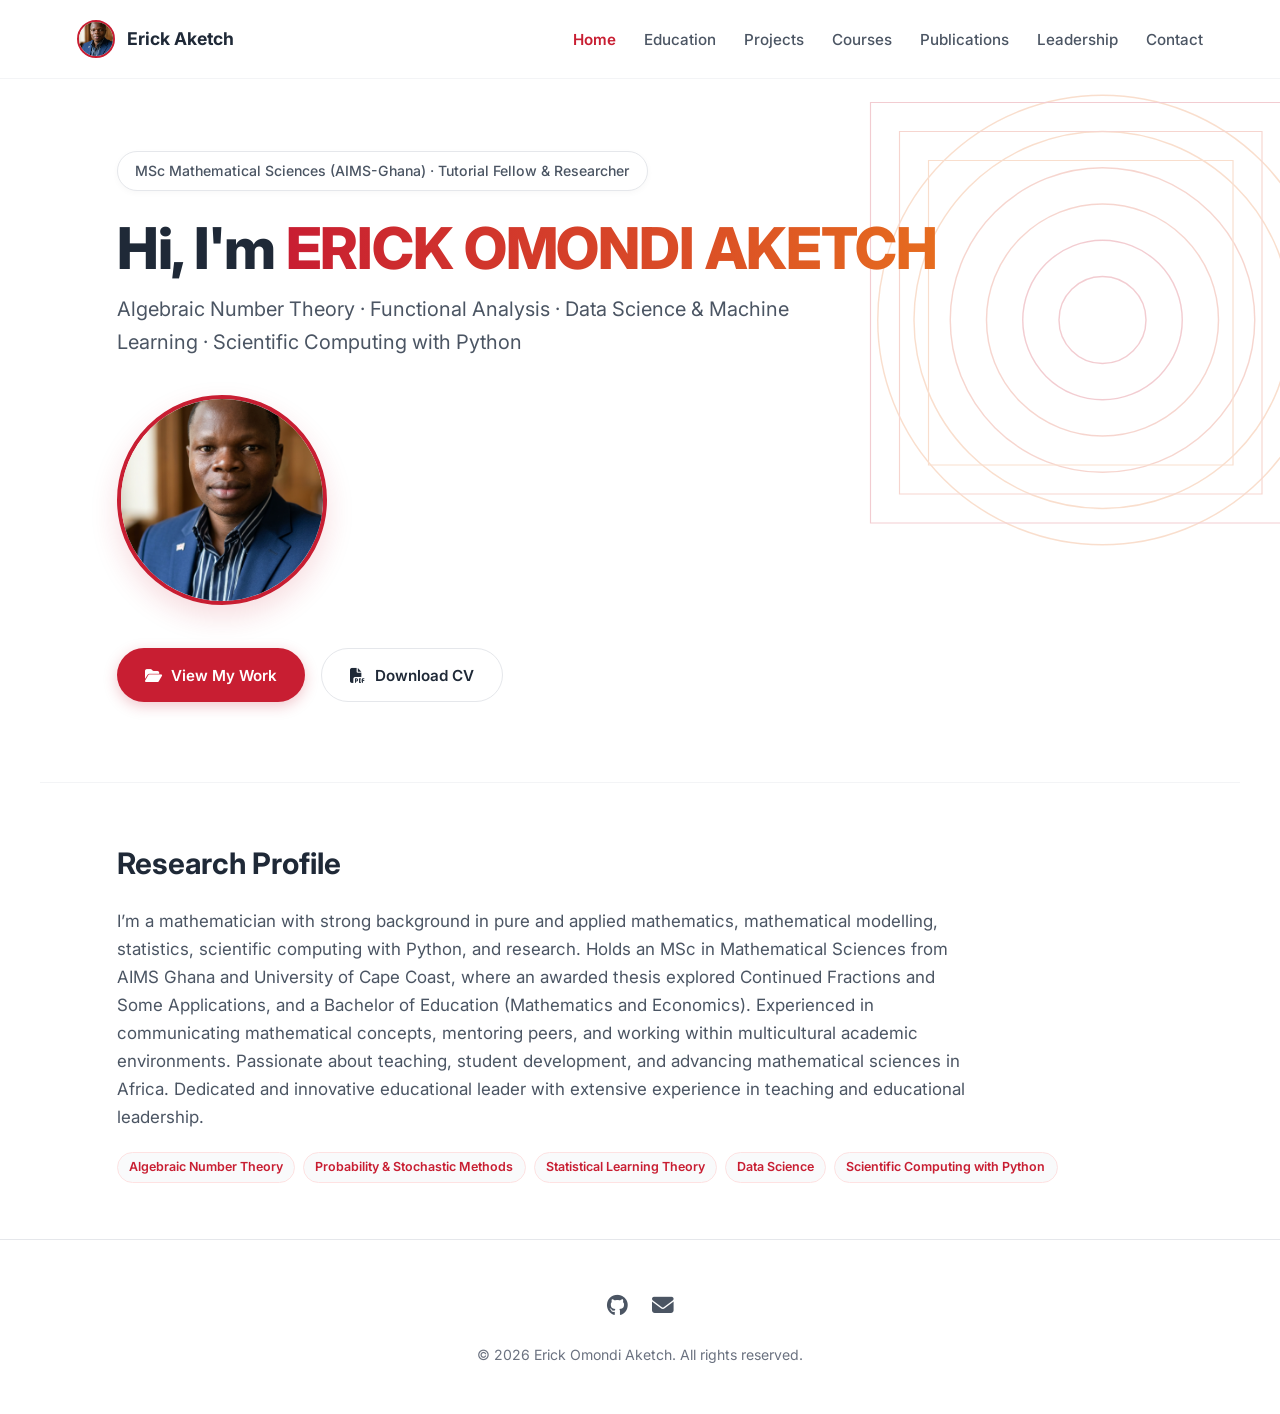
==== commit 84483578: "Update index.html" ====
--- a/index.html
+++ b/index.html
@@ -4,6 +4,11 @@
   <meta charset="UTF-8" />
   <meta name="viewport" content="width=device-width, initial-scale=1.0" />
   <title>Erick Omondi Aketch | Mathematical Sciences & Machine Learning Theory</title>
+  <!-- Browser Tab & Mobile Site Icon -->
+  <link rel="icon" type="image/jpeg" href="profile.jpg">
+  <link rel="shortcut icon" type="image/jpeg" href="profile.jpg">
+  <link rel="apple-touch-icon" href="profile.jpg">
+  
   <link rel="preconnect" href="https://fonts.googleapis.com">
   <link href="https://fonts.googleapis.com/css2?family=Inter:wght@400;500;600;700;800&display=swap" rel="stylesheet">
   <link rel="stylesheet" href="https://cdnjs.cloudflare.com/ajax/libs/font-awesome/6.5.0/css/all.min.css">
@@ -103,6 +108,47 @@
     }
   </style>
 </head>
+  <script>
+  (function () {
+    const img = new Image();
+    img.src = 'profile.jpg';
+    img.onload = function () {
+      const size = 64;
+      const canvas = document.createElement('canvas');
+      canvas.width = size;
+      canvas.height = size;
+      const ctx = canvas.getContext('2d');
+
+      // Circular clip
+      ctx.beginPath();
+      ctx.arc(size / 2, size / 2, size / 2 - 2, 0, Math.PI * 2);
+      ctx.closePath();
+      ctx.clip();
+
+      // Center-crop image
+      const minSide = Math.min(img.width, img.height);
+      const sx = (img.width - minSide) / 2;
+      const sy = (img.height - minSide) / 2;
+      ctx.drawImage(img, sx, sy, minSide, minSide, 0, 0, size, size);
+
+      // Crimson border ring
+      ctx.beginPath();
+      ctx.arc(size / 2, size / 2, size / 2 - 2, 0, Math.PI * 2);
+      ctx.lineWidth = 4;
+      ctx.strokeStyle = '#c81e32';
+      ctx.stroke();
+
+      let link = document.querySelector("link[rel~='icon']");
+      if (!link) {
+        link = document.createElement('link');
+        link.rel = 'icon';
+        document.head.appendChild(link);
+      }
+      link.type = 'image/png';
+      link.href = canvas.toDataURL('image/png');
+    };
+  })();
+</script>
 <body>
 
   <header>
@@ -139,7 +185,7 @@
     <div class="badge">MSc Mathematical Sciences (AIMS-Ghana) · Tutorial Fellow &amp; Researcher</div>
 
     <h1>Hi, I'm <span class="gradient-name">ERICK OMONDI AKETCH</span></h1>
-    <p class="tagline">Mathematical Sciences · Machine Learning Theory · Scientific Computing with Python</p>
+    <p class="tagline">Algebraic Number Theory · Functional Analysis · Data Science & Machine Learning · Scientific Computing with Python</p>
 
     <div class="profile-wrapper">
       <img src="profile.jpg" alt="Erick Omondi Aketch" class="profile-pic">
@@ -149,7 +195,7 @@
       <a href="projects.html" class="btn btn-primary">
         <i class="fa-solid fa-folder-open"></i> View My Work
       </a>
-      <a href="Erick_Aketch_Resume.pdf" class="btn btn-outline" download>
+      <a href="Erick_AketchCV.pdf" class="btn btn-outline" download>
         <i class="fa-solid fa-file-pdf"></i> Download CV
       </a>
     </div>
@@ -158,19 +204,17 @@
   <section id="about" class="content-block">
     <h2>Research Profile</h2>
     <p class="about-text">
-      I am an MSc Mathematical Sciences researcher (University of Cape Coast / African Institute for Mathematical Sciences – Ghana) and Tutorial Fellow at Jaramogi Oginga Odinga University of Science and Technology, with a rigorous foundation in real analysis, probability theory, linear algebra, mathematical proofs, statistics, and scientific computing with Python[cite: 2, 3].
+      I’m a mathematician with strong background in pure and applied mathematics, mathematical modelling, statistics, scientific computing with Python, and research. Holds an MSc in Mathematical Sciences from AIMS Ghana and University of Cape Coast, where an awarded thesis explored Continued Fractions and Some Applications, and a Bachelor of Education (Mathematics and Economics). Experienced in communicating mathematical concepts, mentoring peers, and working within multicultural academic environments. Passionate about teaching, student development, and advancing mathematical sciences in Africa. Dedicated and innovative educational leader with extensive experience in teaching and educational leadership.
     </p>
     <p class="about-text">
-      My research objective is to develop a rigorous mathematical understanding of learning algorithms—particularly their optimisation and training dynamics, high-dimensional behaviour, generalisation, uncertainty, and architectural mechanisms[cite: 2].
+      
     </p>
     <div class="tag-list" style="margin-top: 1.25rem;">
-      <span class="tag">Mathematical Foundations of ML</span>
-      <span class="tag">Learning Dynamics &amp; Optimisation</span>
+      <span class="tag">Algebraic Number Theory</span>
       <span class="tag">Probability &amp; Stochastic Methods</span>
       <span class="tag">Statistical Learning Theory</span>
-      <span class="tag">Dynamical Systems</span>
-      <span class="tag">Generative Modelling</span>
-      <span class="tag">Scientific Computing</span>
+      <span class="tag">Data Science</span>
+      <span class="tag">Scientific Computing with Python</span>
     </div>
   </section>
 
